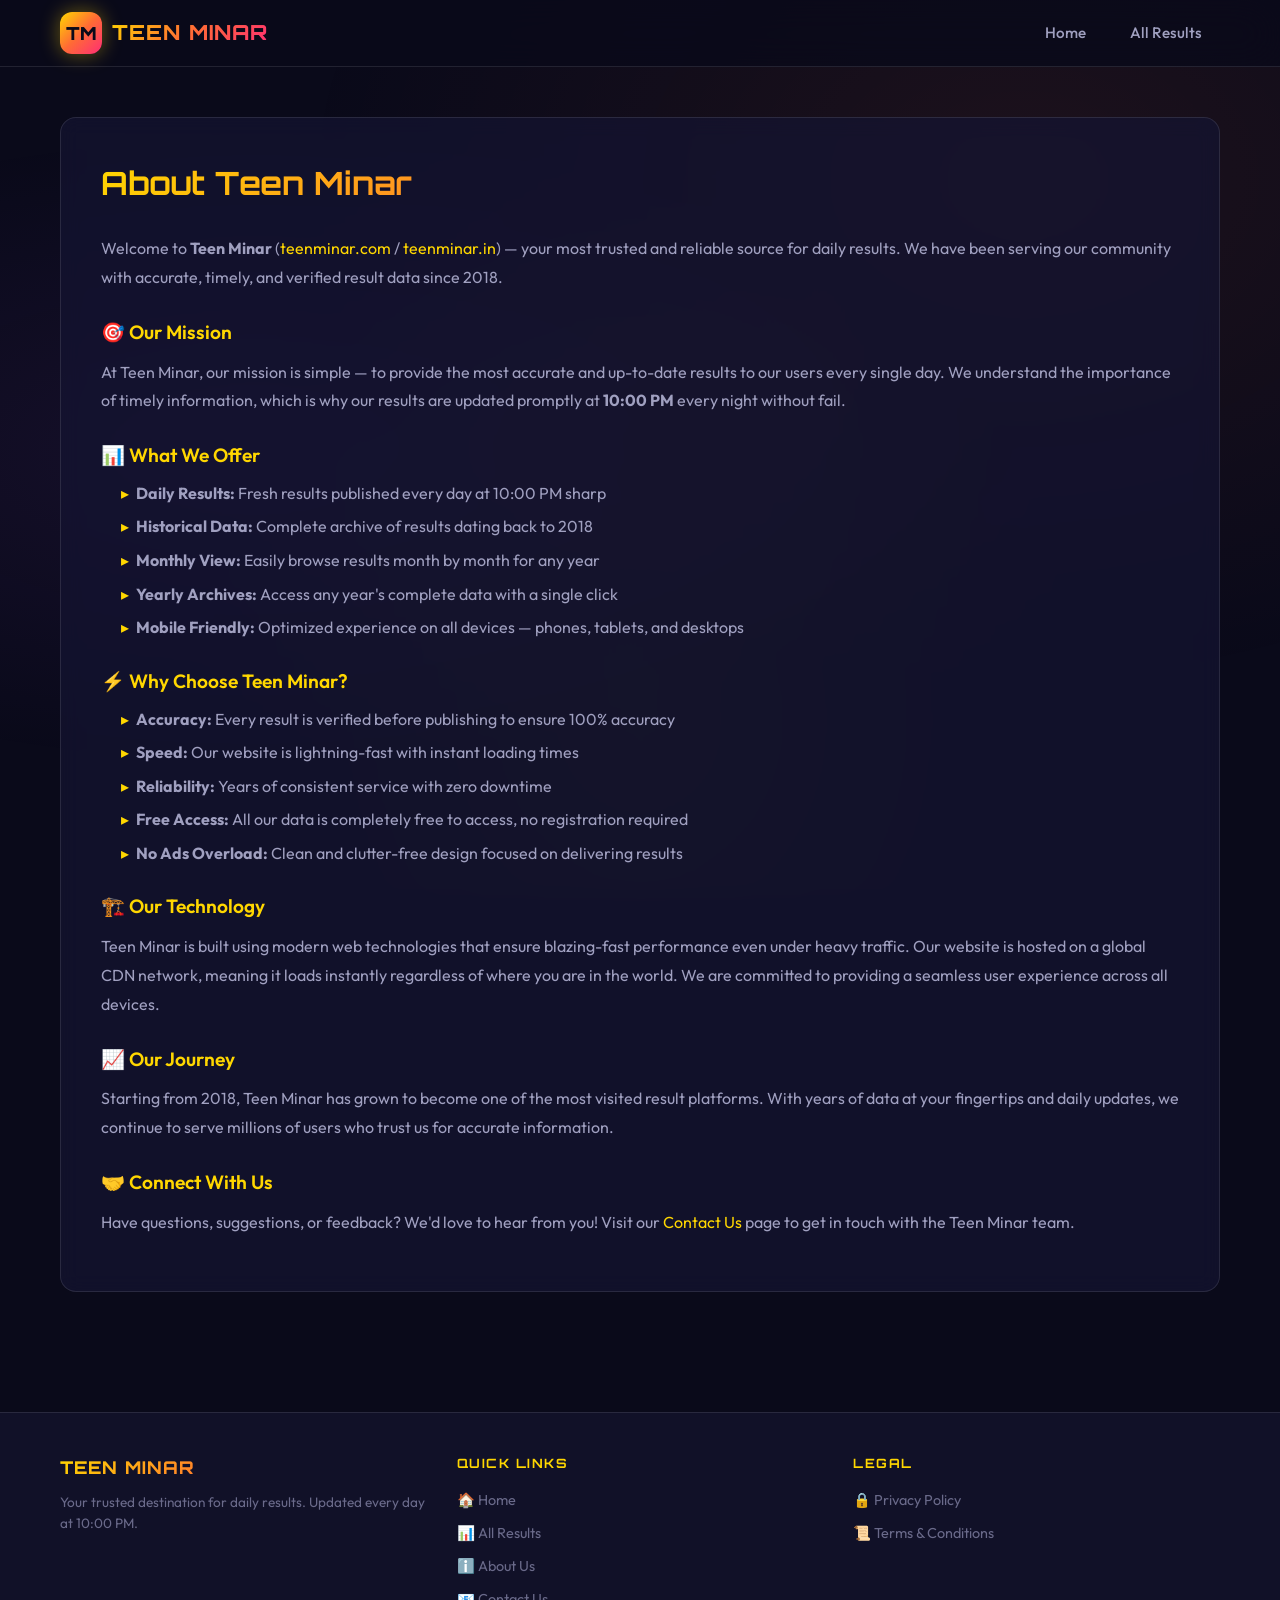
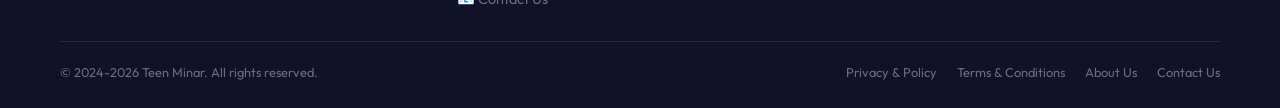
==== about.html @ fa3791fa "Initial commit - Teen Minar website" ====
<!DOCTYPE html>
<html lang="en">
<head>
  <meta charset="UTF-8">
  <meta name="viewport" content="width=device-width, initial-scale=1.0">
  <title>About Us - Teen Minar | teenminar.com</title>
  <meta name="description" content="Learn about Teen Minar - your trusted source for daily results. Know our mission, values and commitment to accuracy. teenminar.com teenminar.in">
  <meta name="keywords" content="About Teen Minar, teenminar about, teenminar.com about us, teenminar.in">
  <meta name="robots" content="index, follow">
  <link rel="canonical" href="https://teenminar.com/about.html">
  <link rel="stylesheet" href="css/style.css">
</head>
<body data-page="about">

  <div class="nav-overlay"></div>

  <header class="header">
    <nav class="navbar">
      <a href="index.html" class="logo">
        <div class="logo-icon">TM</div>
        <span class="logo-text">TEEN MINAR</span>
      </a>
      <div class="nav-links">
        <a href="index.html">Home</a>
        <a href="results.html">All Results</a>
      </div>
      <div class="hamburger">
        <span></span>
        <span></span>
        <span></span>
      </div>
    </nav>
  </header>

  <section class="page-content">
    <div class="container">
      <div class="content-card fade-in">
        <h1>About Teen Minar</h1>
        
        <p>Welcome to <strong>Teen Minar</strong> (<a href="https://teenminar.com" style="color: var(--gold);">teenminar.com</a> / <a href="https://teenminar.in" style="color: var(--gold);">teenminar.in</a>) — your most trusted and reliable source for daily results. We have been serving our community with accurate, timely, and verified result data since 2018.</p>

        <h2>🎯 Our Mission</h2>
        <p>At Teen Minar, our mission is simple — to provide the most accurate and up-to-date results to our users every single day. We understand the importance of timely information, which is why our results are updated promptly at <strong>10:00 PM</strong> every night without fail.</p>

        <h2>📊 What We Offer</h2>
        <ul>
          <li><strong>Daily Results:</strong> Fresh results published every day at 10:00 PM sharp</li>
          <li><strong>Historical Data:</strong> Complete archive of results dating back to 2018</li>
          <li><strong>Monthly View:</strong> Easily browse results month by month for any year</li>
          <li><strong>Yearly Archives:</strong> Access any year's complete data with a single click</li>
          <li><strong>Mobile Friendly:</strong> Optimized experience on all devices — phones, tablets, and desktops</li>
        </ul>

        <h2>⚡ Why Choose Teen Minar?</h2>
        <ul>
          <li><strong>Accuracy:</strong> Every result is verified before publishing to ensure 100% accuracy</li>
          <li><strong>Speed:</strong> Our website is lightning-fast with instant loading times</li>
          <li><strong>Reliability:</strong> Years of consistent service with zero downtime</li>
          <li><strong>Free Access:</strong> All our data is completely free to access, no registration required</li>
          <li><strong>No Ads Overload:</strong> Clean and clutter-free design focused on delivering results</li>
        </ul>

        <h2>🏗️ Our Technology</h2>
        <p>Teen Minar is built using modern web technologies that ensure blazing-fast performance even under heavy traffic. Our website is hosted on a global CDN network, meaning it loads instantly regardless of where you are in the world. We are committed to providing a seamless user experience across all devices.</p>

        <h2>📈 Our Journey</h2>
        <p>Starting from 2018, Teen Minar has grown to become one of the most visited result platforms. With years of data at your fingertips and daily updates, we continue to serve millions of users who trust us for accurate information.</p>

        <h2>🤝 Connect With Us</h2>
        <p>Have questions, suggestions, or feedback? We'd love to hear from you! Visit our <a href="contact.html" style="color: var(--gold);">Contact Us</a> page to get in touch with the Teen Minar team.</p>
      </div>
    </div>
  </section>

  <footer class="footer">
    <div class="container">
      <div class="footer-content">
        <div class="footer-brand">
          <div class="logo-text">TEEN MINAR</div>
          <p>Your trusted destination for daily results. Updated every day at 10:00 PM.</p>
        </div>
        <div class="footer-section">
          <h3>Quick Links</h3>
          <div class="footer-links">
            <a href="index.html">🏠 Home</a>
            <a href="results.html">📊 All Results</a>
            <a href="about.html">ℹ️ About Us</a>
            <a href="contact.html">📧 Contact Us</a>
          </div>
        </div>
        <div class="footer-section">
          <h3>Legal</h3>
          <div class="footer-links">
            <a href="privacy.html">🔒 Privacy Policy</a>
            <a href="terms.html">📜 Terms & Conditions</a>
          </div>
        </div>
      </div>
      <div class="footer-bottom">
        <p>&copy; 2024-2026 Teen Minar. All rights reserved.</p>
        <div class="footer-bottom-links">
          <a href="privacy.html">Privacy & Policy</a>
          <a href="terms.html">Terms & Conditions</a>
          <a href="about.html">About Us</a>
          <a href="contact.html">Contact Us</a>
        </div>
      </div>
    </div>
  </footer>

  <script src="js/app.js"></script>
</body>
</html>
---- css/style.css ----
/* ============================================
   TEEN MINAR - Vibrant Dark Theme
   ============================================ */

@import url('https://fonts.googleapis.com/css2?family=Outfit:wght@300;400;500;600;700;800;900&family=Orbitron:wght@400;500;600;700;800;900&display=swap');

/* ---- CSS Variables ---- */
:root {
  --bg-primary: #0a0a1a;
  --bg-secondary: #111128;
  --bg-card: rgba(20, 20, 50, 0.7);
  --bg-glass: rgba(255, 255, 255, 0.05);
  --border-glass: rgba(255, 255, 255, 0.1);
  --text-primary: #ffffff;
  --text-secondary: #a0a0c0;
  --text-muted: #6a6a8a;
  --gold: #ffd700;
  --gold-dark: #b8960f;
  --neon-orange: #ff6b35;
  --neon-pink: #ff2d75;
  --neon-purple: #a855f7;
  --neon-blue: #3b82f6;
  --neon-cyan: #06d6a0;
  --gradient-gold: linear-gradient(135deg, #ffd700, #ff6b35, #ff2d75);
  --gradient-purple: linear-gradient(135deg, #a855f7, #6366f1, #3b82f6);
  --gradient-fire: linear-gradient(135deg, #ff6b35, #ff2d75, #a855f7);
  --shadow-glow: 0 0 30px rgba(255, 215, 0, 0.2);
  --shadow-card: 0 8px 32px rgba(0, 0, 0, 0.4);
  --radius: 16px;
  --radius-sm: 10px;
  --radius-xs: 6px;
  --transition: all 0.3s cubic-bezier(0.4, 0, 0.2, 1);
  --max-width: 1200px;
}

/* ---- Reset & Base ---- */
*, *::before, *::after {
  margin: 0;
  padding: 0;
  box-sizing: border-box;
}

html {
  scroll-behavior: smooth;
  font-size: 16px;
}

body {
  font-family: 'Outfit', sans-serif;
  background: var(--bg-primary);
  color: var(--text-primary);
  line-height: 1.6;
  min-height: 100vh;
  overflow-x: hidden;
}

/* Animated background */
body::before {
  content: '';
  position: fixed;
  top: 0;
  left: 0;
  width: 100%;
  height: 100%;
  background: 
    radial-gradient(ellipse at 20% 50%, rgba(168, 85, 247, 0.08) 0%, transparent 50%),
    radial-gradient(ellipse at 80% 20%, rgba(255, 107, 53, 0.08) 0%, transparent 50%),
    radial-gradient(ellipse at 50% 80%, rgba(255, 215, 0, 0.05) 0%, transparent 50%);
  pointer-events: none;
  z-index: 0;
}

a {
  text-decoration: none;
  color: inherit;
  transition: var(--transition);
}

img { max-width: 100%; }

ul, ol { list-style: none; }

/* ---- Container ---- */
.container {
  max-width: var(--max-width);
  margin: 0 auto;
  padding: 0 20px;
  position: relative;
  z-index: 1;
}

/* ---- Header / Navbar ---- */
.header {
  position: sticky;
  top: 0;
  z-index: 1000;
  background: rgba(10, 10, 26, 0.85);
  backdrop-filter: blur(20px);
  -webkit-backdrop-filter: blur(20px);
  border-bottom: 1px solid var(--border-glass);
  padding: 0;
}

.navbar {
  display: flex;
  align-items: center;
  justify-content: space-between;
  padding: 12px 0;
  max-width: var(--max-width);
  margin: 0 auto;
  padding-left: 20px;
  padding-right: 20px;
}

.logo {
  display: flex;
  align-items: center;
  gap: 10px;
}

.logo-icon {
  width: 42px;
  height: 42px;
  background: var(--gradient-gold);
  border-radius: 12px;
  display: flex;
  align-items: center;
  justify-content: center;
  font-family: 'Orbitron', sans-serif;
  font-weight: 900;
  font-size: 18px;
  color: #0a0a1a;
  box-shadow: 0 0 20px rgba(255, 215, 0, 0.4);
  animation: logoPulse 3s ease-in-out infinite;
}

@keyframes logoPulse {
  0%, 100% { box-shadow: 0 0 20px rgba(255, 215, 0, 0.4); }
  50% { box-shadow: 0 0 35px rgba(255, 215, 0, 0.6); }
}

.logo-text {
  font-family: 'Orbitron', sans-serif;
  font-weight: 800;
  font-size: 1.3rem;
  background: var(--gradient-gold);
  -webkit-background-clip: text;
  -webkit-text-fill-color: transparent;
  background-clip: text;
  letter-spacing: 1px;
}

.nav-links {
  display: flex;
  align-items: center;
  gap: 8px;
}

.nav-links a {
  padding: 8px 18px;
  border-radius: var(--radius-sm);
  font-weight: 500;
  font-size: 0.95rem;
  color: var(--text-secondary);
  position: relative;
  overflow: hidden;
}

.nav-links a::before {
  content: '';
  position: absolute;
  bottom: 0;
  left: 50%;
  width: 0;
  height: 2px;
  background: var(--gradient-gold);
  transition: var(--transition);
  transform: translateX(-50%);
}

.nav-links a:hover,
.nav-links a.active {
  color: var(--gold);
}

.nav-links a:hover::before,
.nav-links a.active::before {
  width: 70%;
}

/* Mobile hamburger */
.hamburger {
  display: none;
  flex-direction: column;
  gap: 5px;
  cursor: pointer;
  padding: 5px;
  z-index: 1001;
}

.hamburger span {
  width: 26px;
  height: 3px;
  background: var(--gold);
  border-radius: 3px;
  transition: var(--transition);
}

.hamburger.active span:nth-child(1) {
  transform: rotate(45deg) translate(5px, 5px);
}
.hamburger.active span:nth-child(2) {
  opacity: 0;
}
.hamburger.active span:nth-child(3) {
  transform: rotate(-45deg) translate(6px, -6px);
}

/* ---- Hero Section ---- */
.hero {
  padding: 60px 0 40px;
  text-align: center;
  position: relative;
}

.hero::before {
  content: '';
  position: absolute;
  top: -50%;
  left: 50%;
  transform: translateX(-50%);
  width: 600px;
  height: 600px;
  background: radial-gradient(circle, rgba(255, 215, 0, 0.12) 0%, transparent 70%);
  pointer-events: none;
}

.hero-badge {
  display: inline-flex;
  align-items: center;
  gap: 8px;
  padding: 8px 20px;
  background: var(--bg-glass);
  border: 1px solid var(--border-glass);
  border-radius: 50px;
  font-size: 0.85rem;
  color: var(--gold);
  margin-bottom: 20px;
  animation: fadeInDown 0.6s ease;
}

.hero-badge .dot {
  width: 8px;
  height: 8px;
  background: var(--neon-cyan);
  border-radius: 50%;
  animation: blink 1.5s ease-in-out infinite;
}

@keyframes blink {
  0%, 100% { opacity: 1; }
  50% { opacity: 0.3; }
}

.hero h1 {
  font-family: 'Orbitron', sans-serif;
  font-size: clamp(2rem, 5vw, 3.5rem);
  font-weight: 900;
  background: var(--gradient-gold);
  -webkit-background-clip: text;
  -webkit-text-fill-color: transparent;
  background-clip: text;
  margin-bottom: 12px;
  animation: fadeInUp 0.7s ease;
  text-transform: uppercase;
  letter-spacing: 2px;
}

.hero p {
  font-size: 1.1rem;
  color: var(--text-secondary);
  max-width: 600px;
  margin: 0 auto 30px;
  animation: fadeInUp 0.8s ease;
}

.hero-stats {
  display: flex;
  justify-content: center;
  gap: 30px;
  flex-wrap: wrap;
  animation: fadeInUp 0.9s ease;
}

.stat-item {
  text-align: center;
}

.stat-number {
  font-family: 'Orbitron', sans-serif;
  font-size: 1.8rem;
  font-weight: 700;
  background: var(--gradient-fire);
  -webkit-background-clip: text;
  -webkit-text-fill-color: transparent;
  background-clip: text;
}

.stat-label {
  font-size: 0.8rem;
  color: var(--text-muted);
  text-transform: uppercase;
  letter-spacing: 1px;
}

/* ---- Section Headers ---- */
.section-header {
  text-align: center;
  margin-bottom: 35px;
}

.section-header h2 {
  font-family: 'Orbitron', sans-serif;
  font-size: clamp(1.3rem, 3vw, 1.8rem);
  font-weight: 700;
  margin-bottom: 8px;
  background: var(--gradient-gold);
  -webkit-background-clip: text;
  -webkit-text-fill-color: transparent;
  background-clip: text;
}

.section-header p {
  color: var(--text-muted);
  font-size: 0.95rem;
}

/* ---- Today's Result Card ---- */
.today-result {
  margin-bottom: 50px;
}

.result-card-today {
  background: var(--bg-card);
  border: 1px solid rgba(255, 215, 0, 0.3);
  border-radius: var(--radius);
  padding: 35px;
  text-align: center;
  position: relative;
  overflow: hidden;
  box-shadow: 0 0 40px rgba(255, 215, 0, 0.1);
  animation: glowPulse 3s ease-in-out infinite;
}

@keyframes glowPulse {
  0%, 100% { box-shadow: 0 0 40px rgba(255, 215, 0, 0.1); }
  50% { box-shadow: 0 0 60px rgba(255, 215, 0, 0.2); }
}

.result-card-today::before {
  content: '';
  position: absolute;
  top: 0;
  left: -100%;
  width: 200%;
  height: 3px;
  background: var(--gradient-gold);
  animation: shimmer 3s ease-in-out infinite;
}

@keyframes shimmer {
  0% { left: -100%; }
  100% { left: 100%; }
}

.result-card-today .date-label {
  font-size: 0.9rem;
  color: var(--gold);
  font-weight: 600;
  text-transform: uppercase;
  letter-spacing: 2px;
  margin-bottom: 5px;
}

.result-card-today .date-value {
  font-family: 'Orbitron', sans-serif;
  font-size: 1.1rem;
  color: var(--text-secondary);
  margin-bottom: 25px;
}

.result-numbers {
  display: flex;
  justify-content: center;
  flex-wrap: wrap;
  gap: 12px;
  margin-bottom: 15px;
}

.result-ball {
  width: 56px;
  height: 56px;
  border-radius: 50%;
  display: flex;
  align-items: center;
  justify-content: center;
  font-family: 'Orbitron', sans-serif;
  font-weight: 700;
  font-size: 1.1rem;
  color: #0a0a1a;
  position: relative;
  animation: ballPop 0.5s ease backwards;
  cursor: default;
  transition: var(--transition);
}

.result-ball:hover {
  transform: scale(1.15) rotate(5deg);
}

.result-ball:nth-child(1) { background: var(--gold); animation-delay: 0.1s; }
.result-ball:nth-child(2) { background: var(--neon-orange); animation-delay: 0.2s; }
.result-ball:nth-child(3) { background: var(--neon-pink); animation-delay: 0.3s; }
.result-ball:nth-child(4) { background: var(--neon-purple); color: white; animation-delay: 0.4s; }
.result-ball:nth-child(5) { background: var(--neon-blue); color: white; animation-delay: 0.5s; }
.result-ball:nth-child(6) { background: var(--neon-cyan); animation-delay: 0.6s; }
.result-ball:nth-child(7) { background: var(--gold); animation-delay: 0.7s; }
.result-ball:nth-child(n+8) { background: var(--neon-orange); animation-delay: 0.8s; }

@keyframes ballPop {
  0% { transform: scale(0); opacity: 0; }
  50% { transform: scale(1.2); }
  100% { transform: scale(1); opacity: 1; }
}

.no-result-msg {
  color: var(--text-muted);
  font-size: 1rem;
  padding: 20px;
}

/* ---- Month Results Section ---- */
.month-results {
  margin-bottom: 50px;
}

/* ---- Results Table ---- */
.results-table-wrapper {
  background: var(--bg-card);
  border: 1px solid var(--border-glass);
  border-radius: var(--radius);
  overflow: hidden;
  backdrop-filter: blur(10px);
}

.results-table {
  width: 100%;
  border-collapse: collapse;
}

.results-table thead th {
  background: rgba(255, 215, 0, 0.1);
  padding: 14px 16px;
  text-align: left;
  font-family: 'Orbitron', sans-serif;
  font-size: 0.75rem;
  font-weight: 600;
  color: var(--gold);
  text-transform: uppercase;
  letter-spacing: 1.5px;
  border-bottom: 1px solid var(--border-glass);
}

.results-table tbody tr {
  border-bottom: 1px solid rgba(255, 255, 255, 0.03);
  transition: var(--transition);
}

.results-table tbody tr:hover {
  background: rgba(255, 215, 0, 0.03);
}

.results-table tbody tr.today-row {
  background: rgba(255, 215, 0, 0.08);
  border-left: 3px solid var(--gold);
}

.results-table tbody td {
  padding: 12px 16px;
  font-size: 0.95rem;
}

.results-table .date-col {
  font-weight: 500;
  color: var(--text-secondary);
  white-space: nowrap;
  min-width: 110px;
}

.results-table .day-col {
  color: var(--text-muted);
  font-size: 0.85rem;
  min-width: 50px;
}

.results-table .numbers-col {
  display: flex;
  flex-wrap: wrap;
  gap: 6px;
}

.mini-ball {
  width: 34px;
  height: 34px;
  border-radius: 50%;
  display: inline-flex;
  align-items: center;
  justify-content: center;
  font-family: 'Orbitron', sans-serif;
  font-weight: 600;
  font-size: 0.7rem;
  background: rgba(255, 215, 0, 0.15);
  color: var(--gold);
  border: 1px solid rgba(255, 215, 0, 0.25);
  transition: var(--transition);
}

.mini-ball:hover {
  background: var(--gold);
  color: #0a0a1a;
  transform: scale(1.1);
}

/* ---- Year/Month Selector ---- */
.selectors {
  display: flex;
  flex-wrap: wrap;
  gap: 12px;
  margin-bottom: 30px;
  justify-content: center;
}

.selector-group {
  display: flex;
  flex-wrap: wrap;
  gap: 6px;
  align-items: center;
}

.selector-label {
  font-family: 'Orbitron', sans-serif;
  font-size: 0.75rem;
  color: var(--text-muted);
  text-transform: uppercase;
  letter-spacing: 1px;
  margin-right: 6px;
}

.selector-btn {
  padding: 8px 16px;
  border: 1px solid var(--border-glass);
  border-radius: var(--radius-xs);
  background: var(--bg-glass);
  color: var(--text-secondary);
  font-family: 'Outfit', sans-serif;
  font-size: 0.85rem;
  font-weight: 500;
  cursor: pointer;
  transition: var(--transition);
}

.selector-btn:hover {
  border-color: var(--gold);
  color: var(--gold);
}

.selector-btn.active {
  background: var(--gradient-gold);
  color: #0a0a1a;
  border-color: transparent;
  font-weight: 700;
  box-shadow: 0 0 15px rgba(255, 215, 0, 0.3);
}

/* ---- Content Pages ---- */
.page-content {
  padding: 50px 0 60px;
  min-height: 60vh;
}

.content-card {
  background: var(--bg-card);
  border: 1px solid var(--border-glass);
  border-radius: var(--radius);
  padding: 40px;
  backdrop-filter: blur(10px);
}

.content-card h1 {
  font-family: 'Orbitron', sans-serif;
  font-size: clamp(1.4rem, 3vw, 2rem);
  background: var(--gradient-gold);
  -webkit-background-clip: text;
  -webkit-text-fill-color: transparent;
  background-clip: text;
  margin-bottom: 25px;
}

.content-card h2 {
  font-size: 1.2rem;
  color: var(--gold);
  margin: 25px 0 10px;
  font-weight: 600;
}

.content-card p {
  color: var(--text-secondary);
  margin-bottom: 15px;
  line-height: 1.8;
}

.content-card ul {
  padding-left: 20px;
  margin-bottom: 15px;
}

.content-card ul li {
  color: var(--text-secondary);
  margin-bottom: 8px;
  position: relative;
  padding-left: 15px;
}

.content-card ul li::before {
  content: '▸';
  color: var(--gold);
  position: absolute;
  left: 0;
}

/* ---- Footer ---- */
.footer {
  background: var(--bg-secondary);
  border-top: 1px solid var(--border-glass);
  padding: 40px 0 25px;
  margin-top: 60px;
}

.footer-content {
  display: grid;
  grid-template-columns: 1fr 1fr 1fr;
  gap: 30px;
  margin-bottom: 30px;
}

.footer-brand .logo-text {
  font-size: 1.1rem;
  margin-bottom: 10px;
}

.footer-brand p {
  color: var(--text-muted);
  font-size: 0.85rem;
  line-height: 1.6;
}

.footer-section h3 {
  font-family: 'Orbitron', sans-serif;
  font-size: 0.8rem;
  color: var(--gold);
  text-transform: uppercase;
  letter-spacing: 1.5px;
  margin-bottom: 15px;
}

.footer-links {
  display: flex;
  flex-direction: column;
  gap: 10px;
}

.footer-links a {
  color: var(--text-muted);
  font-size: 0.9rem;
  transition: var(--transition);
}

.footer-links a:hover {
  color: var(--gold);
  padding-left: 5px;
}

.footer-bottom {
  border-top: 1px solid var(--border-glass);
  padding-top: 20px;
  display: flex;
  justify-content: space-between;
  align-items: center;
  flex-wrap: wrap;
  gap: 10px;
}

.footer-bottom p {
  color: var(--text-muted);
  font-size: 0.8rem;
}

.footer-bottom-links {
  display: flex;
  gap: 20px;
}

.footer-bottom-links a {
  color: var(--text-muted);
  font-size: 0.8rem;
}

.footer-bottom-links a:hover {
  color: var(--gold);
}

/* ---- Animations ---- */
@keyframes fadeInUp {
  from {
    opacity: 0;
    transform: translateY(20px);
  }
  to {
    opacity: 1;
    transform: translateY(0);
  }
}

@keyframes fadeInDown {
  from {
    opacity: 0;
    transform: translateY(-20px);
  }
  to {
    opacity: 1;
    transform: translateY(0);
  }
}

.fade-in {
  animation: fadeInUp 0.6s ease forwards;
}

/* ---- Scrollbar ---- */
::-webkit-scrollbar {
  width: 8px;
}

::-webkit-scrollbar-track {
  background: var(--bg-primary);
}

::-webkit-scrollbar-thumb {
  background: var(--gold-dark);
  border-radius: 10px;
}

::-webkit-scrollbar-thumb:hover {
  background: var(--gold);
}

/* ---- Loading ---- */
.loading {
  text-align: center;
  padding: 40px;
  color: var(--text-muted);
}

.loading .spinner {
  width: 40px;
  height: 40px;
  border: 3px solid var(--border-glass);
  border-top: 3px solid var(--gold);
  border-radius: 50%;
  margin: 0 auto 15px;
  animation: spin 1s linear infinite;
}

@keyframes spin {
  to { transform: rotate(360deg); }
}

/* ---- Responsive ---- */
@media (max-width: 768px) {
  .hamburger {
    display: flex;
  }

  .nav-links {
    display: none;
    position: fixed;
    top: 0;
    right: 0;
    width: 280px;
    height: 100vh;
    background: rgba(10, 10, 26, 0.98);
    backdrop-filter: blur(20px);
    flex-direction: column;
    padding: 80px 30px 30px;
    gap: 5px;
    border-left: 1px solid var(--border-glass);
    z-index: 1000;
    transform: translateX(100%);
    transition: transform 0.3s ease;
  }

  .nav-links.open {
    display: flex;
    transform: translateX(0);
  }

  .nav-links a {
    font-size: 1.05rem;
    padding: 12px 16px;
  }

  .hero {
    padding: 40px 0 30px;
  }

  .hero-stats {
    gap: 20px;
  }

  .stat-number {
    font-size: 1.4rem;
  }

  .result-card-today {
    padding: 25px 15px;
  }

  .result-ball {
    width: 44px;
    height: 44px;
    font-size: 0.95rem;
  }

  .result-numbers {
    gap: 8px;
  }

  .results-table thead th {
    padding: 10px 12px;
    font-size: 0.7rem;
  }

  .results-table tbody td {
    padding: 10px 12px;
    font-size: 0.85rem;
  }

  .mini-ball {
    width: 30px;
    height: 30px;
    font-size: 0.65rem;
  }

  .footer-content {
    grid-template-columns: 1fr;
    gap: 25px;
  }

  .footer-bottom {
    flex-direction: column;
    text-align: center;
  }

  .content-card {
    padding: 25px 18px;
  }

  .selectors {
    gap: 8px;
  }

  .selector-btn {
    padding: 7px 12px;
    font-size: 0.8rem;
  }
}

@media (max-width: 480px) {
  html {
    font-size: 14px;
  }

  .result-ball {
    width: 40px;
    height: 40px;
    font-size: 0.85rem;
  }

  .mini-ball {
    width: 28px;
    height: 28px;
    font-size: 0.6rem;
  }

  .results-table .date-col {
    min-width: 80px;
  }

  .results-table .day-col {
    display: none;
  }
}

/* ---- Overlay for mobile nav ---- */
.nav-overlay {
  display: none;
  position: fixed;
  top: 0;
  left: 0;
  width: 100%;
  height: 100%;
  background: rgba(0, 0, 0, 0.6);
  z-index: 999;
}

.nav-overlay.show {
  display: block;
}

/* ---- Quick Links on home ---- */
.quick-years {
  display: flex;
  justify-content: center;
  flex-wrap: wrap;
  gap: 10px;
  margin-bottom: 40px;
}

.quick-year-btn {
  padding: 10px 22px;
  background: var(--bg-glass);
  border: 1px solid var(--border-glass);
  border-radius: var(--radius-sm);
  color: var(--text-secondary);
  font-family: 'Orbitron', sans-serif;
  font-size: 0.85rem;
  font-weight: 600;
  cursor: pointer;
  transition: var(--transition);
}

.quick-year-btn:hover,
.quick-year-btn.active {
  background: var(--gradient-gold);
  color: #0a0a1a;
  border-color: transparent;
  box-shadow: 0 0 20px rgba(255, 215, 0, 0.3);
  transform: translateY(-2px);
}

/* ---- Month tabs ---- */
.month-tabs {
  display: flex;
  justify-content: center;
  flex-wrap: wrap;
  gap: 6px;
  margin-bottom: 25px;
}

.month-tab {
  padding: 7px 14px;
  background: var(--bg-glass);
  border: 1px solid var(--border-glass);
  border-radius: var(--radius-xs);
  color: var(--text-muted);
  font-size: 0.82rem;
  font-weight: 500;
  cursor: pointer;
  transition: var(--transition);
}

.month-tab:hover {
  border-color: var(--gold);
  color: var(--gold);
}

.month-tab.active {
  background: rgba(255, 215, 0, 0.15);
  color: var(--gold);
  border-color: var(--gold);
  font-weight: 600;
}

/* ---- Page Title Hero (for inner pages) ---- */
.page-hero {
  padding: 50px 0 30px;
  text-align: center;
}

.page-hero h1 {
  font-family: 'Orbitron', sans-serif;
  font-size: clamp(1.6rem, 4vw, 2.5rem);
  font-weight: 800;
  background: var(--gradient-gold);
  -webkit-background-clip: text;
  -webkit-text-fill-color: transparent;
  background-clip: text;
  margin-bottom: 10px;
}

.page-hero p {
  color: var(--text-muted);
  font-size: 1rem;
}

/* ---- Empty / No data ---- */
.empty-state {
  text-align: center;
  padding: 60px 20px;
  color: var(--text-muted);
}

.empty-state .icon {
  font-size: 3rem;
  margin-bottom: 15px;
  opacity: 0.5;
}

/* ---- Contact form style ---- */
.contact-info {
  display: grid;
  grid-template-columns: repeat(auto-fit, minmax(250px, 1fr));
  gap: 20px;
  margin-top: 20px;
}

.contact-item {
  background: var(--bg-glass);
  border: 1px solid var(--border-glass);
  border-radius: var(--radius-sm);
  padding: 20px;
  text-align: center;
  transition: var(--transition);
}

.contact-item:hover {
  border-color: var(--gold);
  transform: translateY(-3px);
}

.contact-item .icon {
  font-size: 2rem;
  margin-bottom: 10px;
}

.contact-item h3 {
  color: var(--gold);
  font-size: 0.95rem;
  margin-bottom: 8px;
}

.contact-item p {
  color: var(--text-secondary);
  font-size: 0.9rem;
}
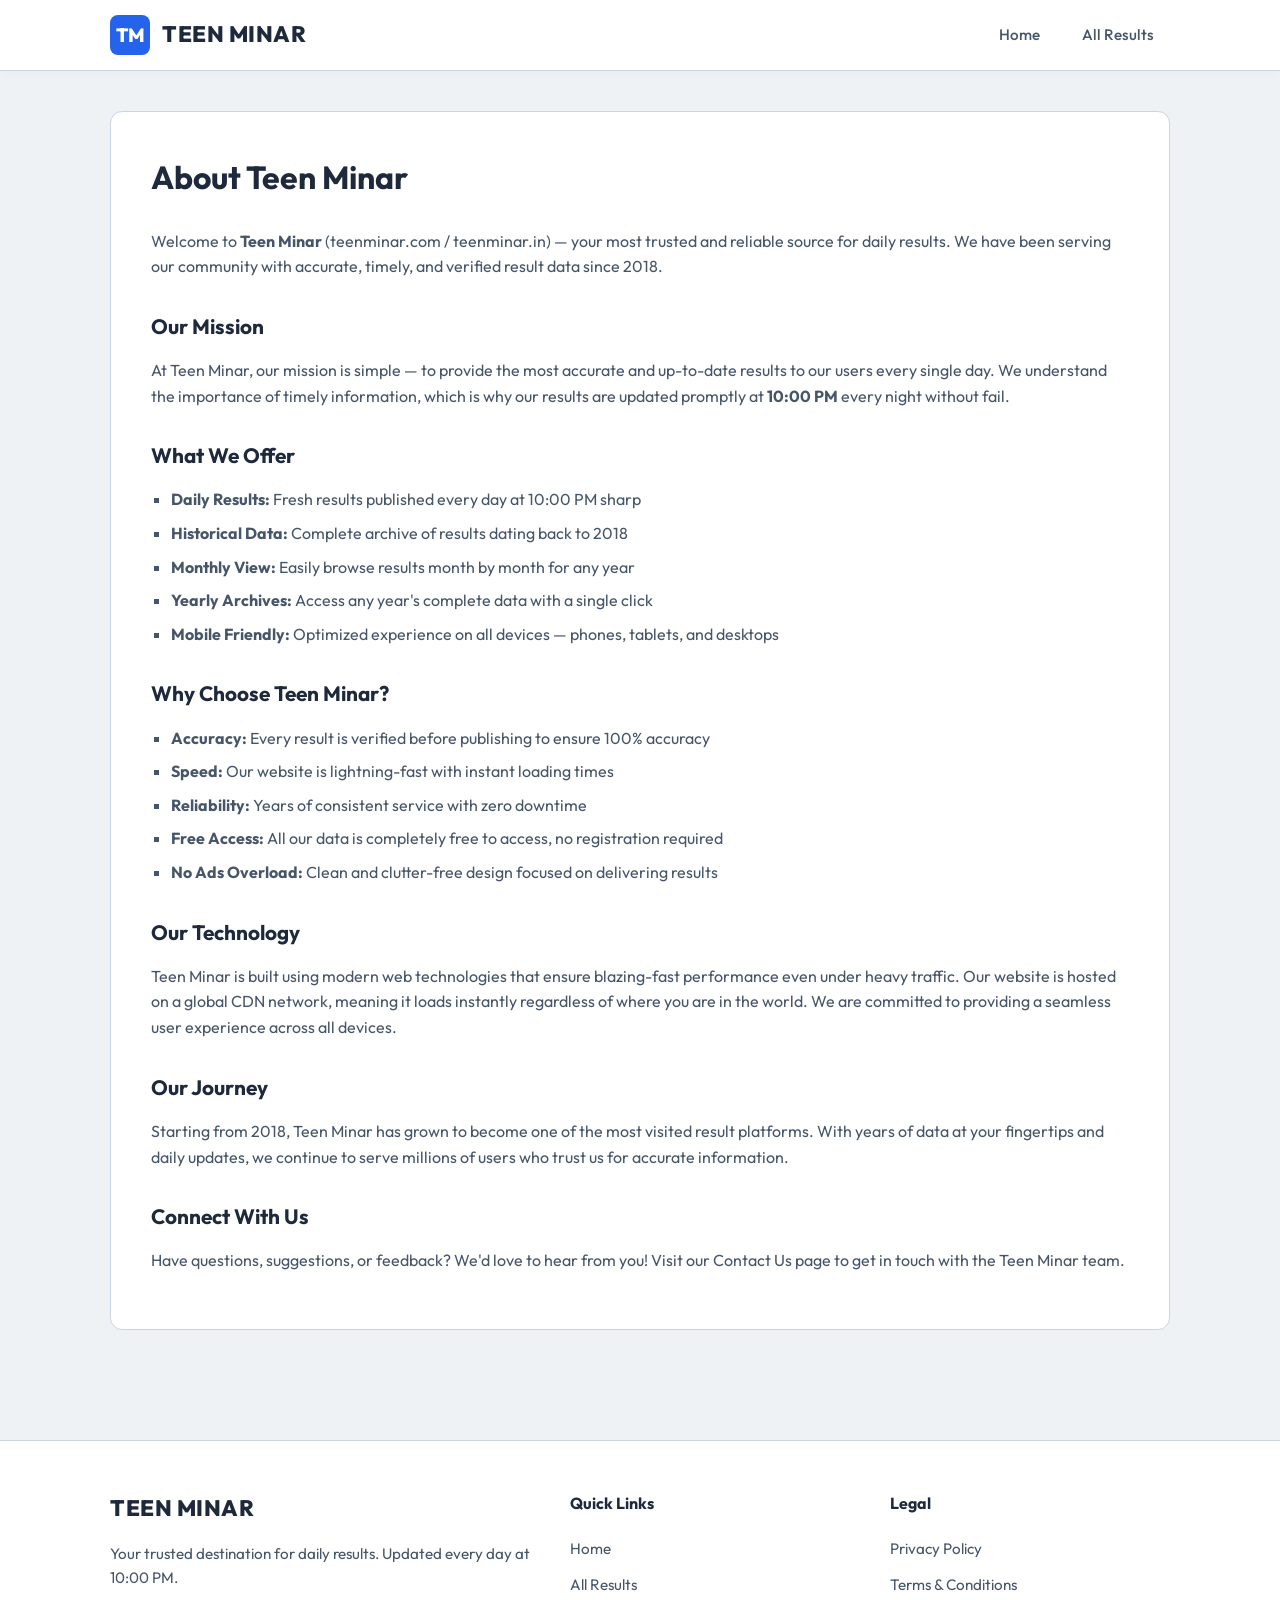
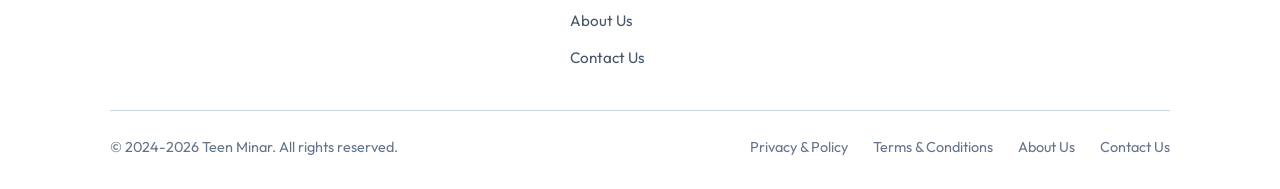
==== commit 491e1369: "Redesign: clean mid-tone theme (solid colors, no gradients) and remove all emojis" ====
--- a/about.html
+++ b/about.html
@@ -39,10 +39,10 @@
         
         <p>Welcome to <strong>Teen Minar</strong> (<a href="https://teenminar.com" style="color: var(--gold);">teenminar.com</a> / <a href="https://teenminar.in" style="color: var(--gold);">teenminar.in</a>) — your most trusted and reliable source for daily results. We have been serving our community with accurate, timely, and verified result data since 2018.</p>
 
-        <h2>🎯 Our Mission</h2>
+        <h2>Our Mission</h2>
         <p>At Teen Minar, our mission is simple — to provide the most accurate and up-to-date results to our users every single day. We understand the importance of timely information, which is why our results are updated promptly at <strong>10:00 PM</strong> every night without fail.</p>
 
-        <h2>📊 What We Offer</h2>
+        <h2>What We Offer</h2>
         <ul>
           <li><strong>Daily Results:</strong> Fresh results published every day at 10:00 PM sharp</li>
           <li><strong>Historical Data:</strong> Complete archive of results dating back to 2018</li>
@@ -51,7 +51,7 @@
           <li><strong>Mobile Friendly:</strong> Optimized experience on all devices — phones, tablets, and desktops</li>
         </ul>
 
-        <h2>⚡ Why Choose Teen Minar?</h2>
+        <h2>Why Choose Teen Minar?</h2>
         <ul>
           <li><strong>Accuracy:</strong> Every result is verified before publishing to ensure 100% accuracy</li>
           <li><strong>Speed:</strong> Our website is lightning-fast with instant loading times</li>
@@ -60,13 +60,13 @@
           <li><strong>No Ads Overload:</strong> Clean and clutter-free design focused on delivering results</li>
         </ul>
 
-        <h2>🏗️ Our Technology</h2>
+        <h2>Our Technology</h2>
         <p>Teen Minar is built using modern web technologies that ensure blazing-fast performance even under heavy traffic. Our website is hosted on a global CDN network, meaning it loads instantly regardless of where you are in the world. We are committed to providing a seamless user experience across all devices.</p>
 
-        <h2>📈 Our Journey</h2>
+        <h2>Our Journey</h2>
         <p>Starting from 2018, Teen Minar has grown to become one of the most visited result platforms. With years of data at your fingertips and daily updates, we continue to serve millions of users who trust us for accurate information.</p>
 
-        <h2>🤝 Connect With Us</h2>
+        <h2>Connect With Us</h2>
         <p>Have questions, suggestions, or feedback? We'd love to hear from you! Visit our <a href="contact.html" style="color: var(--gold);">Contact Us</a> page to get in touch with the Teen Minar team.</p>
       </div>
     </div>
@@ -82,17 +82,17 @@
         <div class="footer-section">
           <h3>Quick Links</h3>
           <div class="footer-links">
-            <a href="index.html">🏠 Home</a>
-            <a href="results.html">📊 All Results</a>
-            <a href="about.html">ℹ️ About Us</a>
-            <a href="contact.html">📧 Contact Us</a>
+            <a href="index.html">Home</a>
+            <a href="results.html">All Results</a>
+            <a href="about.html">About Us</a>
+            <a href="contact.html">Contact Us</a>
           </div>
         </div>
         <div class="footer-section">
           <h3>Legal</h3>
           <div class="footer-links">
-            <a href="privacy.html">🔒 Privacy Policy</a>
-            <a href="terms.html">📜 Terms & Conditions</a>
+            <a href="privacy.html">Privacy Policy</a>
+            <a href="terms.html">Terms & Conditions</a>
           </div>
         </div>
       </div>
--- a/css/style.css
+++ b/css/style.css
@@ -1,36 +1,25 @@
 /* ============================================
-   TEEN MINAR - Vibrant Dark Theme
+   TEEN MINAR - Clean Mid-Tone Theme
+   (No Gradients, Solid Colors, No Neons)
    ============================================ */
 
-@import url('https://fonts.googleapis.com/css2?family=Outfit:wght@300;400;500;600;700;800;900&family=Orbitron:wght@400;500;600;700;800;900&display=swap');
+@import url('https://fonts.googleapis.com/css2?family=Outfit:wght@300;400;500;600;700;800;900&display=swap');
 
 /* ---- CSS Variables ---- */
 :root {
-  --bg-primary: #0a0a1a;
-  --bg-secondary: #111128;
-  --bg-card: rgba(20, 20, 50, 0.7);
-  --bg-glass: rgba(255, 255, 255, 0.05);
-  --border-glass: rgba(255, 255, 255, 0.1);
-  --text-primary: #ffffff;
-  --text-secondary: #a0a0c0;
-  --text-muted: #6a6a8a;
-  --gold: #ffd700;
-  --gold-dark: #b8960f;
-  --neon-orange: #ff6b35;
-  --neon-pink: #ff2d75;
-  --neon-purple: #a855f7;
-  --neon-blue: #3b82f6;
-  --neon-cyan: #06d6a0;
-  --gradient-gold: linear-gradient(135deg, #ffd700, #ff6b35, #ff2d75);
-  --gradient-purple: linear-gradient(135deg, #a855f7, #6366f1, #3b82f6);
-  --gradient-fire: linear-gradient(135deg, #ff6b35, #ff2d75, #a855f7);
-  --shadow-glow: 0 0 30px rgba(255, 215, 0, 0.2);
-  --shadow-card: 0 8px 32px rgba(0, 0, 0, 0.4);
-  --radius: 16px;
-  --radius-sm: 10px;
-  --radius-xs: 6px;
-  --transition: all 0.3s cubic-bezier(0.4, 0, 0.2, 1);
-  --max-width: 1200px;
+  --bg-primary: #eef2f5;   /* Not too light, not dark = clean soft gray */
+  --bg-secondary: #e2e8f0;
+  --bg-card: #ffffff;
+  --text-primary: #1e293b;
+  --text-secondary: #475569;
+  --text-muted: #64748b;
+  --accent: #2563eb;       /* Single solid color (Blue) */
+  --accent-light: rgba(37, 99, 235, 0.1);
+  --border-color: #cbd5e1;
+  --radius: 12px;
+  --radius-sm: 8px;
+  --transition: all 0.2s ease;
+  --max-width: 1100px;
 }
 
 /* ---- Reset & Base ---- */
@@ -54,22 +43,6 @@
   overflow-x: hidden;
 }
 
-/* Animated background */
-body::before {
-  content: '';
-  position: fixed;
-  top: 0;
-  left: 0;
-  width: 100%;
-  height: 100%;
-  background: 
-    radial-gradient(ellipse at 20% 50%, rgba(168, 85, 247, 0.08) 0%, transparent 50%),
-    radial-gradient(ellipse at 80% 20%, rgba(255, 107, 53, 0.08) 0%, transparent 50%),
-    radial-gradient(ellipse at 50% 80%, rgba(255, 215, 0, 0.05) 0%, transparent 50%);
-  pointer-events: none;
-  z-index: 0;
-}
-
 a {
   text-decoration: none;
   color: inherit;
@@ -77,7 +50,6 @@
 }
 
 img { max-width: 100%; }
-
 ul, ol { list-style: none; }
 
 /* ---- Container ---- */
@@ -86,26 +58,23 @@
   margin: 0 auto;
   padding: 0 20px;
   position: relative;
-  z-index: 1;
 }
 
 /* ---- Header / Navbar ---- */
 .header {
+  background: var(--bg-card);
+  border-bottom: 1px solid var(--border-color);
   position: sticky;
   top: 0;
   z-index: 1000;
-  background: rgba(10, 10, 26, 0.85);
-  backdrop-filter: blur(20px);
-  -webkit-backdrop-filter: blur(20px);
-  border-bottom: 1px solid var(--border-glass);
-  padding: 0;
+  box-shadow: 0 2px 10px rgba(0,0,0,0.03);
 }
 
 .navbar {
   display: flex;
   align-items: center;
   justify-content: space-between;
-  padding: 12px 0;
+  padding: 15px 0;
   max-width: var(--max-width);
   margin: 0 auto;
   padding-left: 20px;
@@ -115,165 +84,93 @@
 .logo {
   display: flex;
   align-items: center;
+  gap: 12px;
+}
+
+.logo-icon {
+  width: 40px;
+  height: 40px;
+  background: var(--accent);
+  color: #fff;
+  border-radius: var(--radius-sm);
+  display: flex;
+  align-items: center;
+  justify-content: center;
+  font-weight: 800;
+  font-size: 1.2rem;
+}
+
+.logo-text {
+  font-weight: 800;
+  font-size: 1.4rem;
+  color: var(--text-primary);
+  letter-spacing: 0.5px;
+}
+
+.nav-links {
+  display: flex;
+  align-items: center;
   gap: 10px;
 }
 
-.logo-icon {
-  width: 42px;
-  height: 42px;
-  background: var(--gradient-gold);
-  border-radius: 12px;
-  display: flex;
-  align-items: center;
-  justify-content: center;
-  font-family: 'Orbitron', sans-serif;
-  font-weight: 900;
-  font-size: 18px;
-  color: #0a0a1a;
-  box-shadow: 0 0 20px rgba(255, 215, 0, 0.4);
-  animation: logoPulse 3s ease-in-out infinite;
-}
-
-@keyframes logoPulse {
-  0%, 100% { box-shadow: 0 0 20px rgba(255, 215, 0, 0.4); }
-  50% { box-shadow: 0 0 35px rgba(255, 215, 0, 0.6); }
-}
-
-.logo-text {
-  font-family: 'Orbitron', sans-serif;
-  font-weight: 800;
-  font-size: 1.3rem;
-  background: var(--gradient-gold);
-  -webkit-background-clip: text;
-  -webkit-text-fill-color: transparent;
-  background-clip: text;
-  letter-spacing: 1px;
-}
-
-.nav-links {
-  display: flex;
-  align-items: center;
-  gap: 8px;
-}
-
 .nav-links a {
-  padding: 8px 18px;
+  padding: 8px 16px;
   border-radius: var(--radius-sm);
   font-weight: 500;
   font-size: 0.95rem;
   color: var(--text-secondary);
-  position: relative;
-  overflow: hidden;
-}
-
-.nav-links a::before {
-  content: '';
-  position: absolute;
-  bottom: 0;
-  left: 50%;
-  width: 0;
-  height: 2px;
-  background: var(--gradient-gold);
   transition: var(--transition);
-  transform: translateX(-50%);
 }
 
 .nav-links a:hover,
 .nav-links a.active {
-  color: var(--gold);
-}
-
-.nav-links a:hover::before,
-.nav-links a.active::before {
-  width: 70%;
+  color: var(--accent);
+  background: var(--accent-light);
 }
 
 /* Mobile hamburger */
 .hamburger {
   display: none;
   flex-direction: column;
-  gap: 5px;
+  gap: 6px;
   cursor: pointer;
-  padding: 5px;
   z-index: 1001;
 }
 
 .hamburger span {
-  width: 26px;
+  width: 28px;
   height: 3px;
-  background: var(--gold);
-  border-radius: 3px;
+  background: var(--text-primary);
+  border-radius: 2px;
   transition: var(--transition);
 }
 
-.hamburger.active span:nth-child(1) {
-  transform: rotate(45deg) translate(5px, 5px);
-}
-.hamburger.active span:nth-child(2) {
-  opacity: 0;
-}
-.hamburger.active span:nth-child(3) {
-  transform: rotate(-45deg) translate(6px, -6px);
-}
+.hamburger.active span:nth-child(1) { transform: rotate(45deg) translate(6px, 6px); }
+.hamburger.active span:nth-child(2) { opacity: 0; }
+.hamburger.active span:nth-child(3) { transform: rotate(-45deg) translate(6px, -6px); }
 
 /* ---- Hero Section ---- */
 .hero {
   padding: 60px 0 40px;
   text-align: center;
-  position: relative;
-}
-
-.hero::before {
-  content: '';
-  position: absolute;
-  top: -50%;
-  left: 50%;
-  transform: translateX(-50%);
-  width: 600px;
-  height: 600px;
-  background: radial-gradient(circle, rgba(255, 215, 0, 0.12) 0%, transparent 70%);
-  pointer-events: none;
 }
 
 .hero-badge {
-  display: inline-flex;
-  align-items: center;
-  gap: 8px;
-  padding: 8px 20px;
-  background: var(--bg-glass);
-  border: 1px solid var(--border-glass);
+  display: inline-block;
+  padding: 8px 24px;
+  background: var(--accent-light);
+  color: var(--accent);
   border-radius: 50px;
   font-size: 0.85rem;
-  color: var(--gold);
+  font-weight: 600;
   margin-bottom: 20px;
-  animation: fadeInDown 0.6s ease;
-}
-
-.hero-badge .dot {
-  width: 8px;
-  height: 8px;
-  background: var(--neon-cyan);
-  border-radius: 50%;
-  animation: blink 1.5s ease-in-out infinite;
-}
-
-@keyframes blink {
-  0%, 100% { opacity: 1; }
-  50% { opacity: 0.3; }
 }
 
 .hero h1 {
-  font-family: 'Orbitron', sans-serif;
   font-size: clamp(2rem, 5vw, 3.5rem);
-  font-weight: 900;
-  background: var(--gradient-gold);
-  -webkit-background-clip: text;
-  -webkit-text-fill-color: transparent;
-  background-clip: text;
-  margin-bottom: 12px;
-  animation: fadeInUp 0.7s ease;
-  text-transform: uppercase;
-  letter-spacing: 2px;
+  font-weight: 800;
+  color: var(--text-primary);
+  margin-bottom: 15px;
 }
 
 .hero p {
@@ -281,58 +178,45 @@
   color: var(--text-secondary);
   max-width: 600px;
   margin: 0 auto 30px;
-  animation: fadeInUp 0.8s ease;
 }
 
 .hero-stats {
   display: flex;
   justify-content: center;
-  gap: 30px;
-  flex-wrap: wrap;
-  animation: fadeInUp 0.9s ease;
-}
-
-.stat-item {
-  text-align: center;
+  gap: 40px;
+  flex-wrap: wrap;
 }
 
 .stat-number {
-  font-family: 'Orbitron', sans-serif;
-  font-size: 1.8rem;
+  font-size: 2rem;
   font-weight: 700;
-  background: var(--gradient-fire);
-  -webkit-background-clip: text;
-  -webkit-text-fill-color: transparent;
-  background-clip: text;
+  color: var(--accent);
 }
 
 .stat-label {
-  font-size: 0.8rem;
+  font-size: 0.85rem;
   color: var(--text-muted);
   text-transform: uppercase;
-  letter-spacing: 1px;
+  font-weight: 600;
+  letter-spacing: 0.5px;
 }
 
 /* ---- Section Headers ---- */
 .section-header {
   text-align: center;
-  margin-bottom: 35px;
+  margin-bottom: 30px;
 }
 
 .section-header h2 {
-  font-family: 'Orbitron', sans-serif;
-  font-size: clamp(1.3rem, 3vw, 1.8rem);
+  font-size: clamp(1.4rem, 3vw, 1.8rem);
   font-weight: 700;
   margin-bottom: 8px;
-  background: var(--gradient-gold);
-  -webkit-background-clip: text;
-  -webkit-text-fill-color: transparent;
-  background-clip: text;
+  color: var(--text-primary);
 }
 
 .section-header p {
   color: var(--text-muted);
-  font-size: 0.95rem;
+  font-size: 1rem;
 }
 
 /* ---- Today's Result Card ---- */
@@ -342,115 +226,68 @@
 
 .result-card-today {
   background: var(--bg-card);
-  border: 1px solid rgba(255, 215, 0, 0.3);
+  border: 1px solid var(--border-color);
   border-radius: var(--radius);
-  padding: 35px;
+  padding: 40px;
   text-align: center;
-  position: relative;
-  overflow: hidden;
-  box-shadow: 0 0 40px rgba(255, 215, 0, 0.1);
-  animation: glowPulse 3s ease-in-out infinite;
-}
-
-@keyframes glowPulse {
-  0%, 100% { box-shadow: 0 0 40px rgba(255, 215, 0, 0.1); }
-  50% { box-shadow: 0 0 60px rgba(255, 215, 0, 0.2); }
-}
-
-.result-card-today::before {
-  content: '';
-  position: absolute;
-  top: 0;
-  left: -100%;
-  width: 200%;
-  height: 3px;
-  background: var(--gradient-gold);
-  animation: shimmer 3s ease-in-out infinite;
-}
-
-@keyframes shimmer {
-  0% { left: -100%; }
-  100% { left: 100%; }
+  box-shadow: 0 4px 15px rgba(0,0,0,0.02);
 }
 
 .result-card-today .date-label {
-  font-size: 0.9rem;
-  color: var(--gold);
-  font-weight: 600;
+  font-size: 1rem;
+  color: var(--accent);
+  font-weight: 700;
   text-transform: uppercase;
-  letter-spacing: 2px;
+  letter-spacing: 1px;
   margin-bottom: 5px;
 }
 
 .result-card-today .date-value {
-  font-family: 'Orbitron', sans-serif;
   font-size: 1.1rem;
   color: var(--text-secondary);
-  margin-bottom: 25px;
+  margin-bottom: 30px;
+  font-weight: 500;
 }
 
 .result-numbers {
   display: flex;
   justify-content: center;
   flex-wrap: wrap;
-  gap: 12px;
-  margin-bottom: 15px;
+  gap: 10px;
+  margin-bottom: 10px;
 }
 
 .result-ball {
-  width: 56px;
-  height: 56px;
-  border-radius: 50%;
-  display: flex;
-  align-items: center;
-  justify-content: center;
-  font-family: 'Orbitron', sans-serif;
+  width: 50px;
+  height: 50px;
+  border-radius: 5px; /* Square with slight rounding for uniform solid look */
+  display: flex;
+  align-items: center;
+  justify-content: center;
   font-weight: 700;
   font-size: 1.1rem;
-  color: #0a0a1a;
-  position: relative;
-  animation: ballPop 0.5s ease backwards;
-  cursor: default;
-  transition: var(--transition);
+  background: var(--accent);
+  color: #fff;
+  transition: transform 0.2s ease;
 }
 
 .result-ball:hover {
-  transform: scale(1.15) rotate(5deg);
-}
-
-.result-ball:nth-child(1) { background: var(--gold); animation-delay: 0.1s; }
-.result-ball:nth-child(2) { background: var(--neon-orange); animation-delay: 0.2s; }
-.result-ball:nth-child(3) { background: var(--neon-pink); animation-delay: 0.3s; }
-.result-ball:nth-child(4) { background: var(--neon-purple); color: white; animation-delay: 0.4s; }
-.result-ball:nth-child(5) { background: var(--neon-blue); color: white; animation-delay: 0.5s; }
-.result-ball:nth-child(6) { background: var(--neon-cyan); animation-delay: 0.6s; }
-.result-ball:nth-child(7) { background: var(--gold); animation-delay: 0.7s; }
-.result-ball:nth-child(n+8) { background: var(--neon-orange); animation-delay: 0.8s; }
-
-@keyframes ballPop {
-  0% { transform: scale(0); opacity: 0; }
-  50% { transform: scale(1.2); }
-  100% { transform: scale(1); opacity: 1; }
+  transform: translateY(-3px);
 }
 
 .no-result-msg {
   color: var(--text-muted);
   font-size: 1rem;
   padding: 20px;
-}
-
-/* ---- Month Results Section ---- */
-.month-results {
-  margin-bottom: 50px;
 }
 
 /* ---- Results Table ---- */
 .results-table-wrapper {
   background: var(--bg-card);
-  border: 1px solid var(--border-glass);
+  border: 1px solid var(--border-color);
   border-radius: var(--radius);
   overflow: hidden;
-  backdrop-filter: blur(10px);
+  box-shadow: 0 4px 15px rgba(0,0,0,0.02);
 }
 
 .results-table {
@@ -459,330 +296,252 @@
 }
 
 .results-table thead th {
-  background: rgba(255, 215, 0, 0.1);
-  padding: 14px 16px;
+  background: var(--bg-secondary);
+  padding: 15px 20px;
   text-align: left;
-  font-family: 'Orbitron', sans-serif;
-  font-size: 0.75rem;
+  font-size: 0.85rem;
+  font-weight: 700;
+  color: var(--text-secondary);
+  text-transform: uppercase;
+  border-bottom: 1px solid var(--border-color);
+}
+
+.results-table tbody tr {
+  border-bottom: 1px solid var(--border-color);
+}
+
+.results-table tbody tr:last-child {
+  border-bottom: none;
+}
+
+.results-table tbody tr:hover {
+  background: var(--bg-primary);
+}
+
+.results-table tbody tr.today-row {
+  background: var(--accent-light);
+}
+
+.results-table tbody td {
+  padding: 15px 20px;
+}
+
+.results-table .date-col {
   font-weight: 600;
-  color: var(--gold);
-  text-transform: uppercase;
-  letter-spacing: 1.5px;
-  border-bottom: 1px solid var(--border-glass);
-}
-
-.results-table tbody tr {
-  border-bottom: 1px solid rgba(255, 255, 255, 0.03);
-  transition: var(--transition);
-}
-
-.results-table tbody tr:hover {
-  background: rgba(255, 215, 0, 0.03);
-}
-
-.results-table tbody tr.today-row {
-  background: rgba(255, 215, 0, 0.08);
-  border-left: 3px solid var(--gold);
-}
-
-.results-table tbody td {
-  padding: 12px 16px;
-  font-size: 0.95rem;
-}
-
-.results-table .date-col {
-  font-weight: 500;
-  color: var(--text-secondary);
+  color: var(--text-primary);
   white-space: nowrap;
-  min-width: 110px;
 }
 
 .results-table .day-col {
   color: var(--text-muted);
+  font-size: 0.9rem;
+}
+
+.results-table .numbers-col {
+  display: flex;
+  flex-wrap: wrap;
+  gap: 6px;
+}
+
+.mini-ball {
+  width: 32px;
+  height: 32px;
+  border-radius: 4px;
+  display: inline-flex;
+  align-items: center;
+  justify-content: center;
+  font-weight: 600;
   font-size: 0.85rem;
-  min-width: 50px;
-}
-
-.results-table .numbers-col {
-  display: flex;
-  flex-wrap: wrap;
-  gap: 6px;
-}
-
-.mini-ball {
-  width: 34px;
-  height: 34px;
-  border-radius: 50%;
-  display: inline-flex;
-  align-items: center;
-  justify-content: center;
-  font-family: 'Orbitron', sans-serif;
+  background: var(--accent-light);
+  color: var(--accent);
+  border: 1px solid rgba(37, 99, 235, 0.2);
+}
+
+/* ---- Selectors ---- */
+.selectors {
+  display: flex;
+  flex-wrap: wrap;
+  gap: 15px;
+  margin-bottom: 30px;
+  justify-content: center;
+}
+
+.selector-group {
+  display: flex;
+  flex-wrap: wrap;
+  gap: 8px;
+  align-items: center;
+}
+
+.selector-label {
+  font-size: 0.85rem;
+  color: var(--text-muted);
   font-weight: 600;
-  font-size: 0.7rem;
-  background: rgba(255, 215, 0, 0.15);
-  color: var(--gold);
-  border: 1px solid rgba(255, 215, 0, 0.25);
-  transition: var(--transition);
-}
-
-.mini-ball:hover {
-  background: var(--gold);
-  color: #0a0a1a;
-  transform: scale(1.1);
-}
-
-/* ---- Year/Month Selector ---- */
-.selectors {
-  display: flex;
-  flex-wrap: wrap;
-  gap: 12px;
-  margin-bottom: 30px;
-  justify-content: center;
-}
-
-.selector-group {
-  display: flex;
-  flex-wrap: wrap;
-  gap: 6px;
-  align-items: center;
-}
-
-.selector-label {
-  font-family: 'Orbitron', sans-serif;
-  font-size: 0.75rem;
-  color: var(--text-muted);
-  text-transform: uppercase;
-  letter-spacing: 1px;
-  margin-right: 6px;
+  letter-spacing: 0.5px;
 }
 
 .selector-btn {
-  padding: 8px 16px;
-  border: 1px solid var(--border-glass);
-  border-radius: var(--radius-xs);
-  background: var(--bg-glass);
-  color: var(--text-secondary);
-  font-family: 'Outfit', sans-serif;
-  font-size: 0.85rem;
+  padding: 8px 18px;
+  border: 1px solid var(--border-color);
+  border-radius: var(--radius-sm);
+  background: var(--bg-card);
+  color: var(--text-secondary);
+  font-family: inherit;
+  font-size: 0.9rem;
   font-weight: 500;
   cursor: pointer;
   transition: var(--transition);
 }
 
 .selector-btn:hover {
-  border-color: var(--gold);
-  color: var(--gold);
+  background: var(--bg-secondary);
 }
 
 .selector-btn.active {
-  background: var(--gradient-gold);
-  color: #0a0a1a;
-  border-color: transparent;
-  font-weight: 700;
-  box-shadow: 0 0 15px rgba(255, 215, 0, 0.3);
-}
-
-/* ---- Content Pages ---- */
+  background: var(--accent);
+  color: #fff;
+  border-color: var(--accent);
+}
+
+/* ---- Details Pages ---- */
 .page-content {
-  padding: 50px 0 60px;
-  min-height: 60vh;
+  padding: 40px 0 60px;
 }
 
 .content-card {
   background: var(--bg-card);
-  border: 1px solid var(--border-glass);
+  border: 1px solid var(--border-color);
   border-radius: var(--radius);
   padding: 40px;
-  backdrop-filter: blur(10px);
 }
 
 .content-card h1 {
-  font-family: 'Orbitron', sans-serif;
-  font-size: clamp(1.4rem, 3vw, 2rem);
-  background: var(--gradient-gold);
-  -webkit-background-clip: text;
-  -webkit-text-fill-color: transparent;
-  background-clip: text;
+  font-size: 2rem;
+  color: var(--text-primary);
   margin-bottom: 25px;
 }
 
 .content-card h2 {
-  font-size: 1.2rem;
-  color: var(--gold);
-  margin: 25px 0 10px;
-  font-weight: 600;
+  font-size: 1.3rem;
+  color: var(--text-primary);
+  margin: 30px 0 15px;
 }
 
 .content-card p {
   color: var(--text-secondary);
   margin-bottom: 15px;
-  line-height: 1.8;
 }
 
 .content-card ul {
   padding-left: 20px;
-  margin-bottom: 15px;
+  margin-bottom: 20px;
 }
 
 .content-card ul li {
   color: var(--text-secondary);
   margin-bottom: 8px;
-  position: relative;
-  padding-left: 15px;
-}
-
-.content-card ul li::before {
-  content: '▸';
-  color: var(--gold);
-  position: absolute;
-  left: 0;
+  list-style-type: square;
+}
+
+/* ---- Contact Info ---- */
+.contact-info {
+  display: grid;
+  grid-template-columns: repeat(auto-fit, minmax(280px, 1fr));
+  gap: 20px;
+  margin-top: 30px;
+}
+
+.contact-item {
+  background: var(--bg-primary);
+  border: 1px solid var(--border-color);
+  border-radius: var(--radius);
+  padding: 30px;
+  text-align: center;
+}
+
+.contact-item h3 {
+  color: var(--text-primary);
+  font-size: 1.1rem;
+  margin-bottom: 10px;
+}
+
+.contact-item p {
+  color: var(--text-secondary);
 }
 
 /* ---- Footer ---- */
 .footer {
-  background: var(--bg-secondary);
-  border-top: 1px solid var(--border-glass);
-  padding: 40px 0 25px;
-  margin-top: 60px;
+  background: #ffffff;
+  border-top: 1px solid var(--border-color);
+  padding: 50px 0 30px;
+  margin-top: 50px;
 }
 
 .footer-content {
   display: grid;
-  grid-template-columns: 1fr 1fr 1fr;
-  gap: 30px;
-  margin-bottom: 30px;
+  grid-template-columns: 1.5fr 1fr 1fr;
+  gap: 40px;
+  margin-bottom: 40px;
 }
 
 .footer-brand .logo-text {
-  font-size: 1.1rem;
-  margin-bottom: 10px;
+  margin-bottom: 15px;
 }
 
 .footer-brand p {
-  color: var(--text-muted);
-  font-size: 0.85rem;
-  line-height: 1.6;
+  color: var(--text-secondary);
+  font-size: 0.95rem;
 }
 
 .footer-section h3 {
-  font-family: 'Orbitron', sans-serif;
-  font-size: 0.8rem;
-  color: var(--gold);
-  text-transform: uppercase;
-  letter-spacing: 1.5px;
-  margin-bottom: 15px;
+  font-size: 1rem;
+  color: var(--text-primary);
+  font-weight: 700;
+  margin-bottom: 20px;
 }
 
 .footer-links {
   display: flex;
   flex-direction: column;
-  gap: 10px;
+  gap: 12px;
 }
 
 .footer-links a {
+  color: var(--text-secondary);
+  font-size: 0.95rem;
+}
+
+.footer-links a:hover {
+  color: var(--accent);
+}
+
+.footer-bottom {
+  border-top: 1px solid var(--border-color);
+  padding-top: 25px;
+  display: flex;
+  justify-content: space-between;
+  align-items: center;
+  flex-wrap: wrap;
+  gap: 15px;
+}
+
+.footer-bottom p {
   color: var(--text-muted);
   font-size: 0.9rem;
-  transition: var(--transition);
-}
-
-.footer-links a:hover {
-  color: var(--gold);
-  padding-left: 5px;
-}
-
-.footer-bottom {
-  border-top: 1px solid var(--border-glass);
-  padding-top: 20px;
-  display: flex;
-  justify-content: space-between;
-  align-items: center;
-  flex-wrap: wrap;
-  gap: 10px;
-}
-
-.footer-bottom p {
-  color: var(--text-muted);
-  font-size: 0.8rem;
 }
 
 .footer-bottom-links {
   display: flex;
-  gap: 20px;
+  gap: 25px;
 }
 
 .footer-bottom-links a {
   color: var(--text-muted);
-  font-size: 0.8rem;
+  font-size: 0.9rem;
 }
 
 .footer-bottom-links a:hover {
-  color: var(--gold);
-}
-
-/* ---- Animations ---- */
-@keyframes fadeInUp {
-  from {
-    opacity: 0;
-    transform: translateY(20px);
-  }
-  to {
-    opacity: 1;
-    transform: translateY(0);
-  }
-}
-
-@keyframes fadeInDown {
-  from {
-    opacity: 0;
-    transform: translateY(-20px);
-  }
-  to {
-    opacity: 1;
-    transform: translateY(0);
-  }
-}
-
-.fade-in {
-  animation: fadeInUp 0.6s ease forwards;
-}
-
-/* ---- Scrollbar ---- */
-::-webkit-scrollbar {
-  width: 8px;
-}
-
-::-webkit-scrollbar-track {
-  background: var(--bg-primary);
-}
-
-::-webkit-scrollbar-thumb {
-  background: var(--gold-dark);
-  border-radius: 10px;
-}
-
-::-webkit-scrollbar-thumb:hover {
-  background: var(--gold);
-}
-
-/* ---- Loading ---- */
-.loading {
-  text-align: center;
-  padding: 40px;
-  color: var(--text-muted);
-}
-
-.loading .spinner {
-  width: 40px;
-  height: 40px;
-  border: 3px solid var(--border-glass);
-  border-top: 3px solid var(--gold);
-  border-radius: 50%;
-  margin: 0 auto 15px;
-  animation: spin 1s linear infinite;
-}
-
-@keyframes spin {
-  to { transform: rotate(360deg); }
+  color: var(--accent);
 }
 
 /* ---- Responsive ---- */
@@ -794,272 +553,116 @@
   .nav-links {
     display: none;
     position: fixed;
-    top: 0;
-    right: 0;
-    width: 280px;
-    height: 100vh;
-    background: rgba(10, 10, 26, 0.98);
-    backdrop-filter: blur(20px);
+    top: 70px; /* Below header */
+    left: 0;
+    width: 100%;
+    background: var(--bg-card);
     flex-direction: column;
-    padding: 80px 30px 30px;
-    gap: 5px;
-    border-left: 1px solid var(--border-glass);
-    z-index: 1000;
-    transform: translateX(100%);
-    transition: transform 0.3s ease;
+    padding: 20px;
+    border-bottom: 1px solid var(--border-color);
+    box-shadow: 0 4px 6px rgba(0,0,0,0.05);
   }
 
   .nav-links.open {
     display: flex;
-    transform: translateX(0);
-  }
-
-  .nav-links a {
-    font-size: 1.05rem;
-    padding: 12px 16px;
-  }
-
-  .hero {
-    padding: 40px 0 30px;
-  }
-
-  .hero-stats {
-    gap: 20px;
-  }
-
-  .stat-number {
-    font-size: 1.4rem;
-  }
-
-  .result-card-today {
-    padding: 25px 15px;
-  }
-
-  .result-ball {
-    width: 44px;
-    height: 44px;
-    font-size: 0.95rem;
-  }
-
-  .result-numbers {
-    gap: 8px;
-  }
-
-  .results-table thead th {
-    padding: 10px 12px;
-    font-size: 0.7rem;
-  }
-
-  .results-table tbody td {
-    padding: 10px 12px;
-    font-size: 0.85rem;
-  }
-
-  .mini-ball {
-    width: 30px;
-    height: 30px;
-    font-size: 0.65rem;
   }
 
   .footer-content {
     grid-template-columns: 1fr;
-    gap: 25px;
   }
 
   .footer-bottom {
     flex-direction: column;
     text-align: center;
   }
-
-  .content-card {
-    padding: 25px 18px;
-  }
-
-  .selectors {
-    gap: 8px;
-  }
-
-  .selector-btn {
-    padding: 7px 12px;
-    font-size: 0.8rem;
-  }
 }
 
 @media (max-width: 480px) {
-  html {
-    font-size: 14px;
-  }
-
-  .result-ball {
-    width: 40px;
-    height: 40px;
-    font-size: 0.85rem;
-  }
-
+  .results-table .day-col {
+    display: none;
+  }
+  .results-table td {
+    padding: 10px;
+  }
   .mini-ball {
     width: 28px;
     height: 28px;
-    font-size: 0.6rem;
-  }
-
-  .results-table .date-col {
-    min-width: 80px;
-  }
-
-  .results-table .day-col {
-    display: none;
-  }
-}
-
-/* ---- Overlay for mobile nav ---- */
-.nav-overlay {
-  display: none;
-  position: fixed;
-  top: 0;
-  left: 0;
-  width: 100%;
-  height: 100%;
-  background: rgba(0, 0, 0, 0.6);
-  z-index: 999;
-}
-
-.nav-overlay.show {
-  display: block;
-}
-
-/* ---- Quick Links on home ---- */
+    font-size: 0.8rem;
+  }
+}
+
+/* ---- Misc ---- */
+.loading {
+  text-align: center;
+  padding: 50px;
+  color: var(--text-muted);
+  font-size: 1.1rem;
+}
+
+.month-tabs {
+  display: flex;
+  justify-content: center;
+  flex-wrap: wrap;
+  gap: 8px;
+  margin-bottom: 30px;
+}
+
+.month-tab {
+  padding: 8px 16px;
+  background: var(--bg-card);
+  border: 1px solid var(--border-color);
+  border-radius: var(--radius-xs);
+  color: var(--text-secondary);
+  font-size: 0.9rem;
+  font-weight: 500;
+  cursor: pointer;
+}
+
+.month-tab:hover {
+  background: var(--bg-secondary);
+}
+
+.month-tab.active {
+  background: var(--accent-light);
+  color: var(--accent);
+  border-color: var(--accent);
+  font-weight: 600;
+}
+
 .quick-years {
   display: flex;
   justify-content: center;
   flex-wrap: wrap;
   gap: 10px;
-  margin-bottom: 40px;
 }
 
 .quick-year-btn {
-  padding: 10px 22px;
-  background: var(--bg-glass);
-  border: 1px solid var(--border-glass);
+  padding: 10px 20px;
+  background: var(--bg-card);
+  border: 1px solid var(--border-color);
   border-radius: var(--radius-sm);
-  color: var(--text-secondary);
-  font-family: 'Orbitron', sans-serif;
-  font-size: 0.85rem;
+  color: var(--text-primary);
   font-weight: 600;
   cursor: pointer;
-  transition: var(--transition);
-}
-
-.quick-year-btn:hover,
-.quick-year-btn.active {
-  background: var(--gradient-gold);
-  color: #0a0a1a;
-  border-color: transparent;
-  box-shadow: 0 0 20px rgba(255, 215, 0, 0.3);
-  transform: translateY(-2px);
-}
-
-/* ---- Month tabs ---- */
-.month-tabs {
-  display: flex;
-  justify-content: center;
-  flex-wrap: wrap;
-  gap: 6px;
-  margin-bottom: 25px;
-}
-
-.month-tab {
-  padding: 7px 14px;
-  background: var(--bg-glass);
-  border: 1px solid var(--border-glass);
-  border-radius: var(--radius-xs);
-  color: var(--text-muted);
-  font-size: 0.82rem;
-  font-weight: 500;
-  cursor: pointer;
-  transition: var(--transition);
-}
-
-.month-tab:hover {
-  border-color: var(--gold);
-  color: var(--gold);
-}
-
-.month-tab.active {
-  background: rgba(255, 215, 0, 0.15);
-  color: var(--gold);
-  border-color: var(--gold);
-  font-weight: 600;
-}
-
-/* ---- Page Title Hero (for inner pages) ---- */
+}
+
+.quick-year-btn:hover {
+  background: var(--bg-secondary);
+}
+
 .page-hero {
-  padding: 50px 0 30px;
+  padding: 40px 0;
   text-align: center;
 }
 
 .page-hero h1 {
-  font-family: 'Orbitron', sans-serif;
-  font-size: clamp(1.6rem, 4vw, 2.5rem);
+  font-size: clamp(1.8rem, 4vw, 2.5rem);
   font-weight: 800;
-  background: var(--gradient-gold);
-  -webkit-background-clip: text;
-  -webkit-text-fill-color: transparent;
-  background-clip: text;
+  color: var(--text-primary);
   margin-bottom: 10px;
 }
 
 .page-hero p {
-  color: var(--text-muted);
-  font-size: 1rem;
-}
-
-/* ---- Empty / No data ---- */
-.empty-state {
-  text-align: center;
-  padding: 60px 20px;
-  color: var(--text-muted);
-}
-
-.empty-state .icon {
-  font-size: 3rem;
-  margin-bottom: 15px;
-  opacity: 0.5;
-}
-
-/* ---- Contact form style ---- */
-.contact-info {
-  display: grid;
-  grid-template-columns: repeat(auto-fit, minmax(250px, 1fr));
-  gap: 20px;
-  margin-top: 20px;
-}
-
-.contact-item {
-  background: var(--bg-glass);
-  border: 1px solid var(--border-glass);
-  border-radius: var(--radius-sm);
-  padding: 20px;
-  text-align: center;
-  transition: var(--transition);
-}
-
-.contact-item:hover {
-  border-color: var(--gold);
-  transform: translateY(-3px);
-}
-
-.contact-item .icon {
-  font-size: 2rem;
-  margin-bottom: 10px;
-}
-
-.contact-item h3 {
-  color: var(--gold);
-  font-size: 0.95rem;
-  margin-bottom: 8px;
-}
-
-.contact-item p {
-  color: var(--text-secondary);
-  font-size: 0.9rem;
-}
+  color: var(--text-secondary);
+  font-size: 1.1rem;
+}
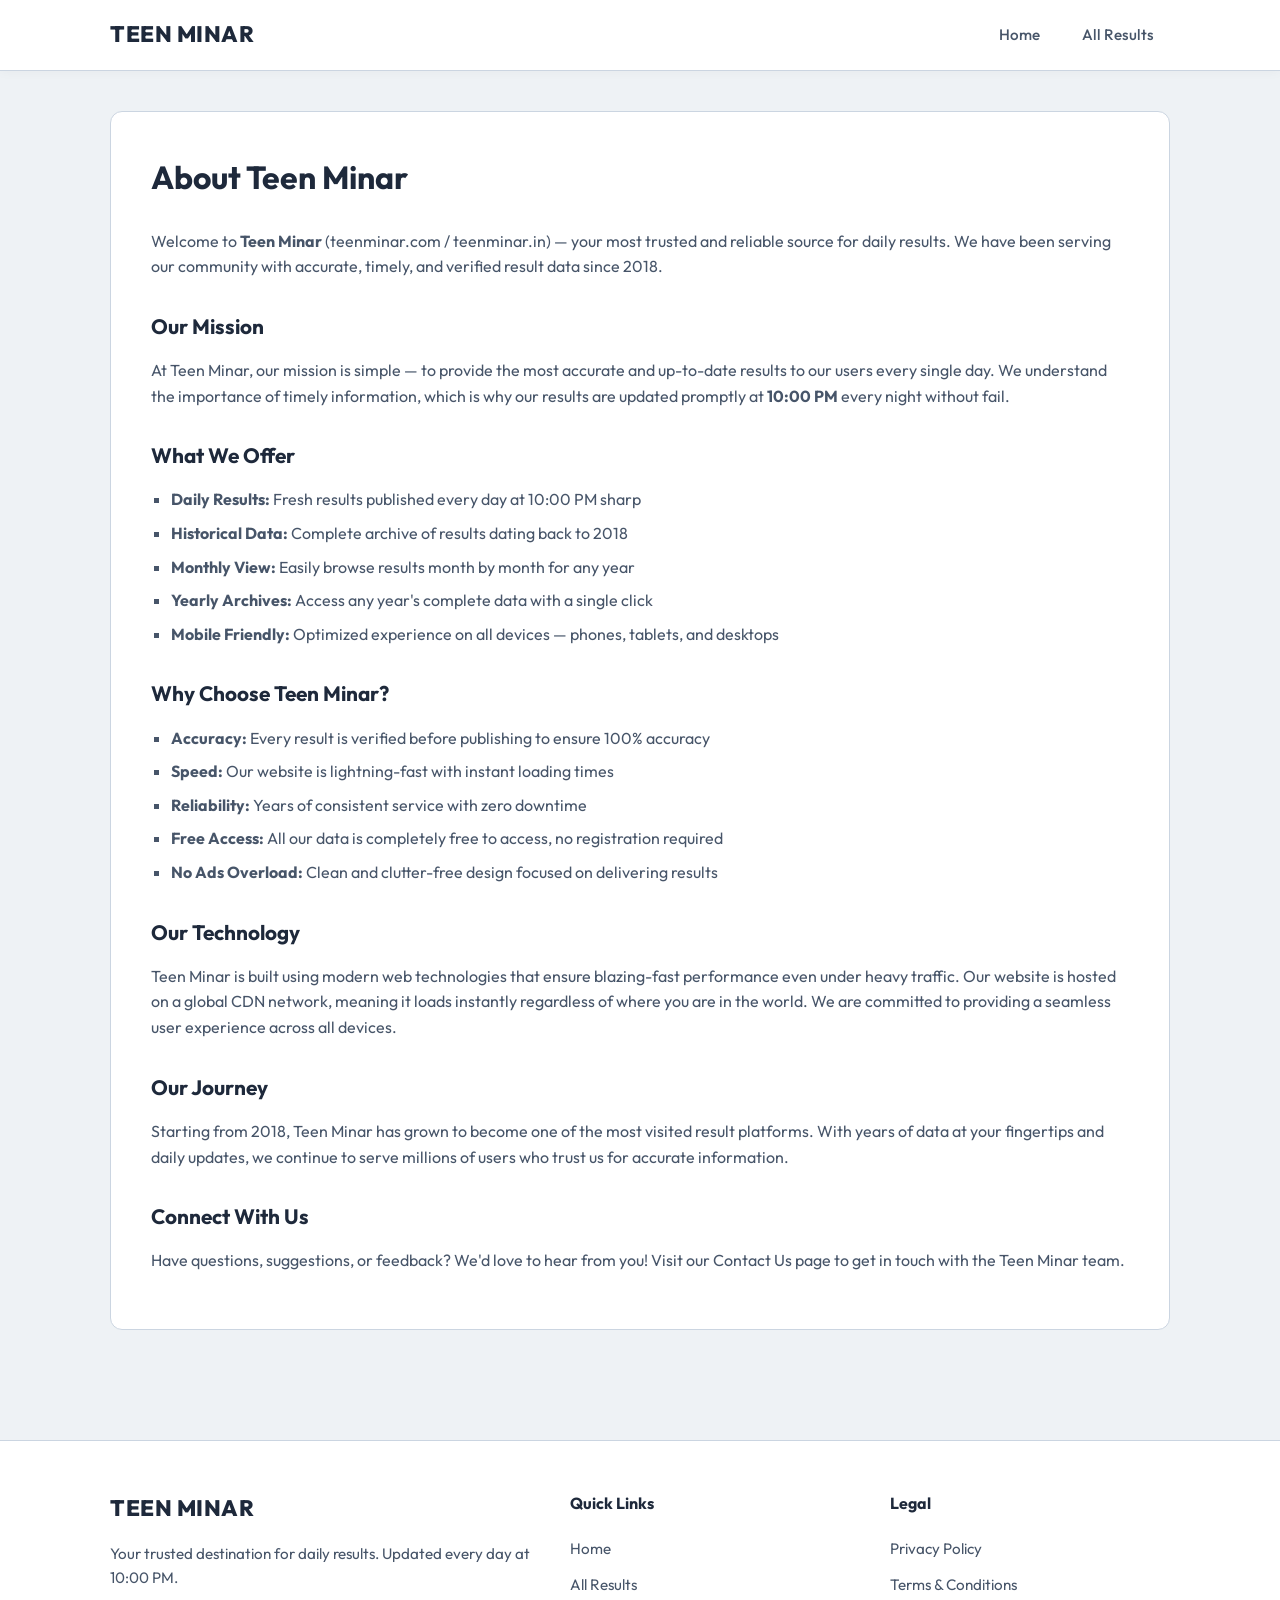
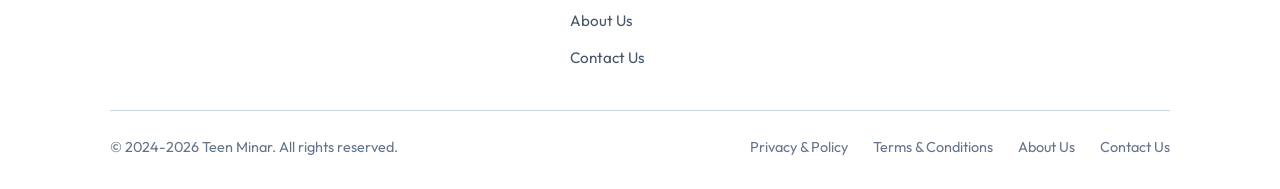
==== commit 6c632255: "Show Day column on mobile devices" ====
--- a/about.html
+++ b/about.html
@@ -1,15 +1,18 @@
 <!DOCTYPE html>
 <html lang="en">
+
 <head>
   <meta charset="UTF-8">
   <meta name="viewport" content="width=device-width, initial-scale=1.0">
   <title>About Us - Teen Minar | teenminar.com</title>
-  <meta name="description" content="Learn about Teen Minar - your trusted source for daily results. Know our mission, values and commitment to accuracy. teenminar.com teenminar.in">
+  <meta name="description"
+    content="Learn about Teen Minar - your trusted source for daily results. Know our mission, values and commitment to accuracy. teenminar.com teenminar.in">
   <meta name="keywords" content="About Teen Minar, teenminar about, teenminar.com about us, teenminar.in">
   <meta name="robots" content="index, follow">
   <link rel="canonical" href="https://teenminar.com/about.html">
   <link rel="stylesheet" href="css/style.css">
 </head>
+
 <body data-page="about">
 
   <div class="nav-overlay"></div>
@@ -17,7 +20,7 @@
   <header class="header">
     <nav class="navbar">
       <a href="index.html" class="logo">
-        <div class="logo-icon">TM</div>
+
         <span class="logo-text">TEEN MINAR</span>
       </a>
       <div class="nav-links">
@@ -36,11 +39,16 @@
     <div class="container">
       <div class="content-card fade-in">
         <h1>About Teen Minar</h1>
-        
-        <p>Welcome to <strong>Teen Minar</strong> (<a href="https://teenminar.com" style="color: var(--gold);">teenminar.com</a> / <a href="https://teenminar.in" style="color: var(--gold);">teenminar.in</a>) — your most trusted and reliable source for daily results. We have been serving our community with accurate, timely, and verified result data since 2018.</p>
+
+        <p>Welcome to <strong>Teen Minar</strong> (<a href="https://teenminar.com"
+            style="color: var(--gold);">teenminar.com</a> / <a href="https://teenminar.in"
+            style="color: var(--gold);">teenminar.in</a>) — your most trusted and reliable source for daily results. We
+          have been serving our community with accurate, timely, and verified result data since 2018.</p>
 
         <h2>Our Mission</h2>
-        <p>At Teen Minar, our mission is simple — to provide the most accurate and up-to-date results to our users every single day. We understand the importance of timely information, which is why our results are updated promptly at <strong>10:00 PM</strong> every night without fail.</p>
+        <p>At Teen Minar, our mission is simple — to provide the most accurate and up-to-date results to our users every
+          single day. We understand the importance of timely information, which is why our results are updated promptly
+          at <strong>10:00 PM</strong> every night without fail.</p>
 
         <h2>What We Offer</h2>
         <ul>
@@ -61,13 +69,18 @@
         </ul>
 
         <h2>Our Technology</h2>
-        <p>Teen Minar is built using modern web technologies that ensure blazing-fast performance even under heavy traffic. Our website is hosted on a global CDN network, meaning it loads instantly regardless of where you are in the world. We are committed to providing a seamless user experience across all devices.</p>
+        <p>Teen Minar is built using modern web technologies that ensure blazing-fast performance even under heavy
+          traffic. Our website is hosted on a global CDN network, meaning it loads instantly regardless of where you are
+          in the world. We are committed to providing a seamless user experience across all devices.</p>
 
         <h2>Our Journey</h2>
-        <p>Starting from 2018, Teen Minar has grown to become one of the most visited result platforms. With years of data at your fingertips and daily updates, we continue to serve millions of users who trust us for accurate information.</p>
+        <p>Starting from 2018, Teen Minar has grown to become one of the most visited result platforms. With years of
+          data at your fingertips and daily updates, we continue to serve millions of users who trust us for accurate
+          information.</p>
 
         <h2>Connect With Us</h2>
-        <p>Have questions, suggestions, or feedback? We'd love to hear from you! Visit our <a href="contact.html" style="color: var(--gold);">Contact Us</a> page to get in touch with the Teen Minar team.</p>
+        <p>Have questions, suggestions, or feedback? We'd love to hear from you! Visit our <a href="contact.html"
+            style="color: var(--gold);">Contact Us</a> page to get in touch with the Teen Minar team.</p>
       </div>
     </div>
   </section>
@@ -110,4 +123,5 @@
 
   <script src="js/app.js"></script>
 </body>
-</html>
+
+</html>
--- a/css/style.css
+++ b/css/style.css
@@ -578,9 +578,6 @@
 }
 
 @media (max-width: 480px) {
-  .results-table .day-col {
-    display: none;
-  }
   .results-table td {
     padding: 10px;
   }
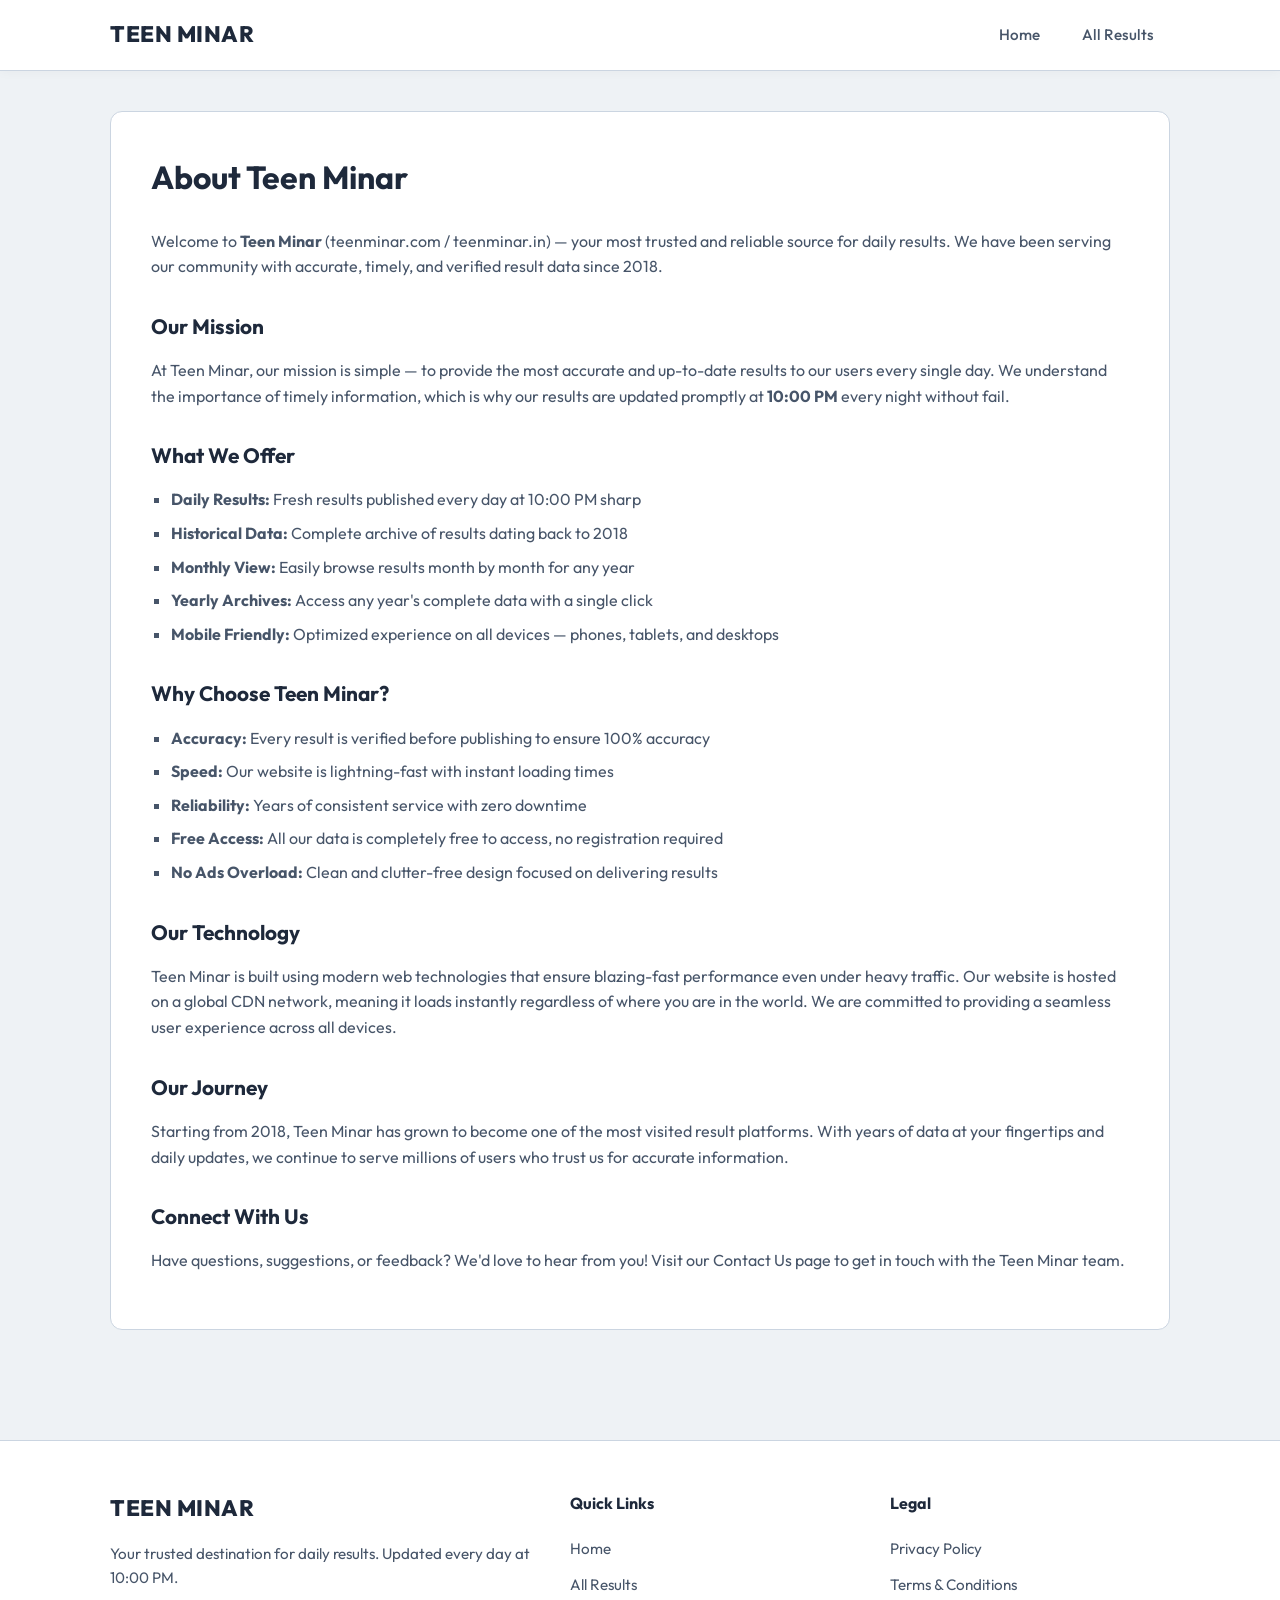
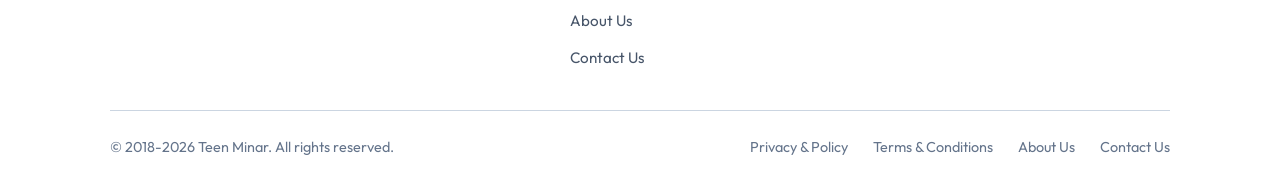
==== commit 310a9f8a: "Update footer copyright to dynamically show 2018-YYYY" ====
--- a/about.html
+++ b/about.html
@@ -110,7 +110,7 @@
         </div>
       </div>
       <div class="footer-bottom">
-        <p>&copy; 2024-2026 Teen Minar. All rights reserved.</p>
+        <p>&copy; 2018-<span id="current-year"></span> Teen Minar. All rights reserved.</p>
         <div class="footer-bottom-links">
           <a href="privacy.html">Privacy & Policy</a>
           <a href="terms.html">Terms & Conditions</a>
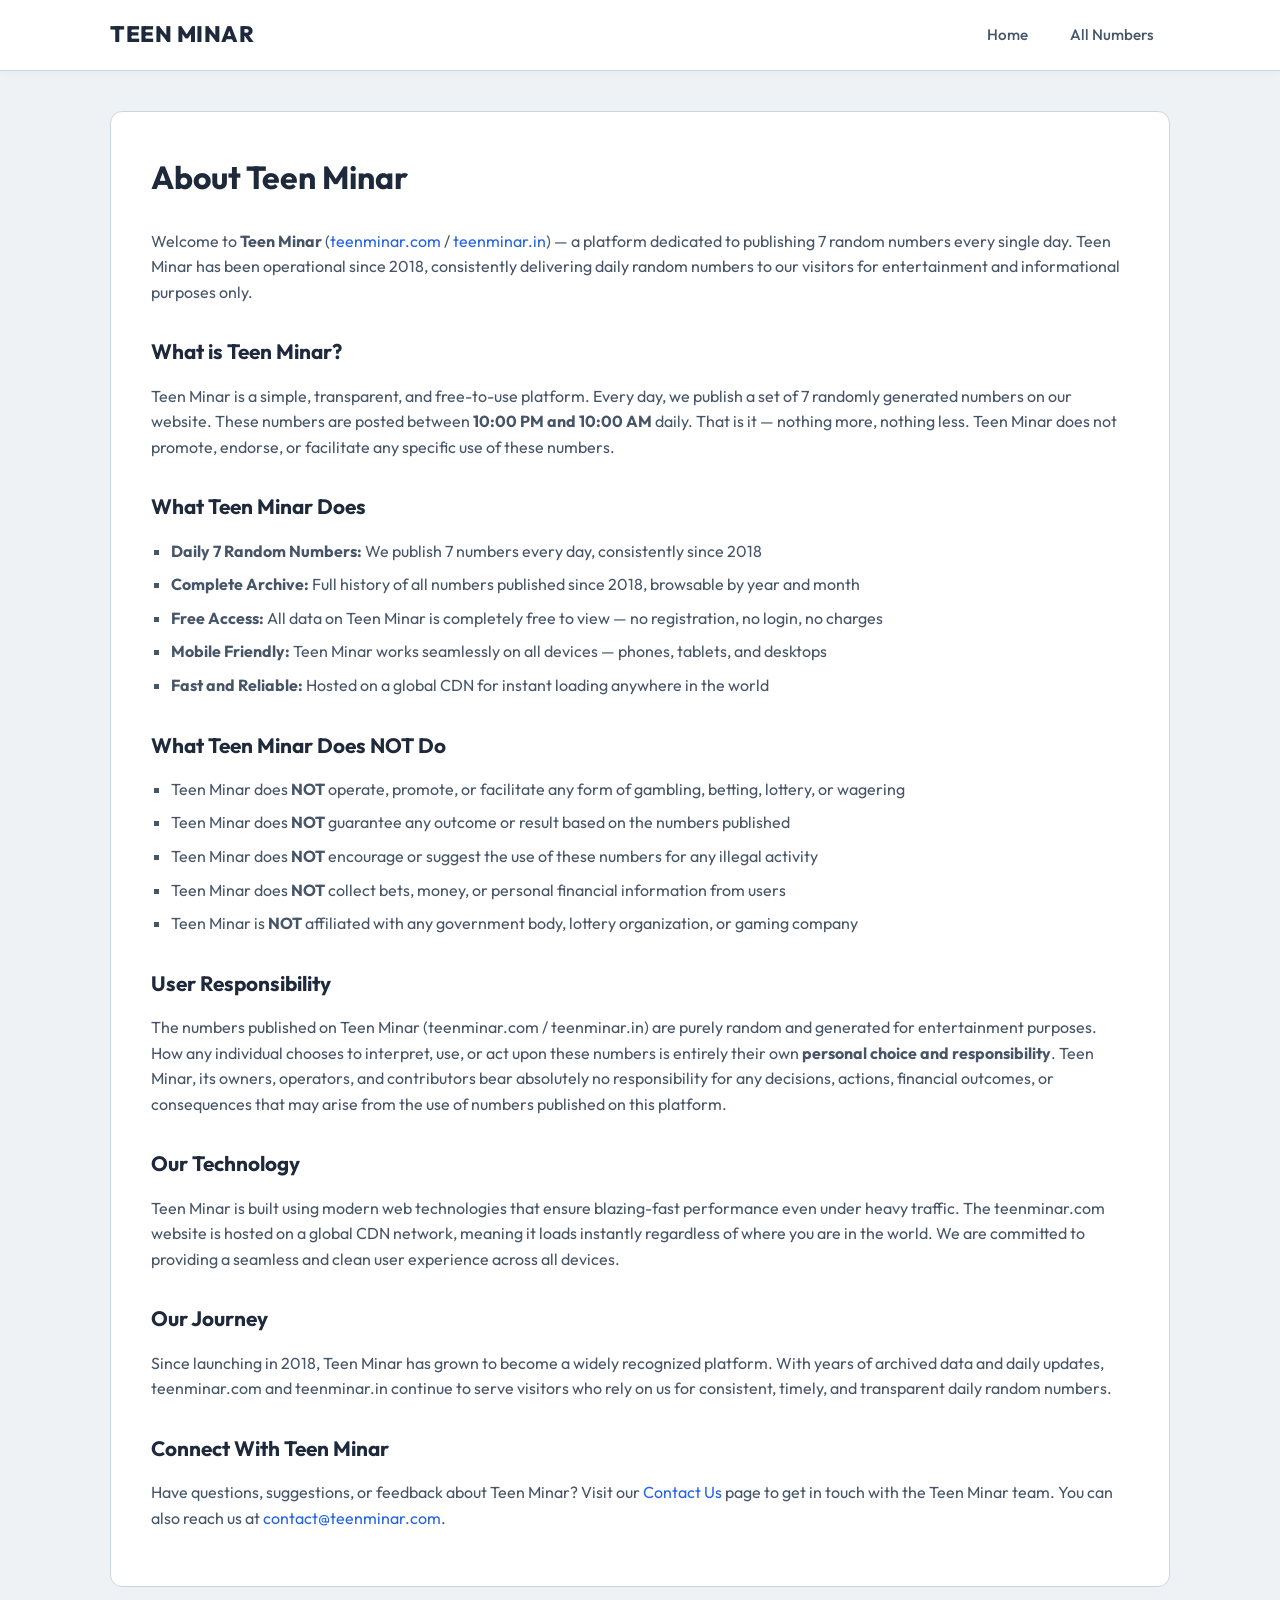
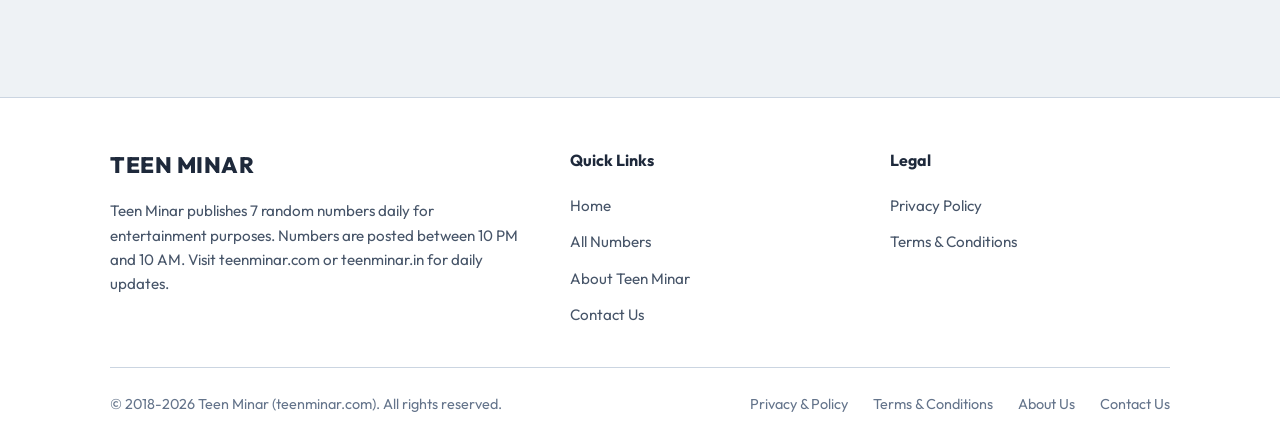
==== commit e95de1ee: "Major rebrand: random number platform, strong disclaimers, show latest numbers, heavy SEO" ====
--- a/about.html
+++ b/about.html
@@ -4,10 +4,11 @@
 <head>
   <meta charset="UTF-8">
   <meta name="viewport" content="width=device-width, initial-scale=1.0">
-  <title>About Us - Teen Minar | teenminar.com</title>
+  <title>About Teen Minar - Daily Random Number Platform | teenminar.com</title>
   <meta name="description"
-    content="Learn about Teen Minar - your trusted source for daily results. Know our mission, values and commitment to accuracy. teenminar.com teenminar.in">
-  <meta name="keywords" content="About Teen Minar, teenminar about, teenminar.com about us, teenminar.in">
+    content="Learn about Teen Minar (teenminar.com / teenminar.in) - a platform that publishes 7 random numbers daily since 2018. We are not associated with any gambling or illegal activity.">
+  <meta name="keywords"
+    content="About Teen Minar, teenminar about, teenminar.com about us, teenminar.in about, teen minar official, what is teen minar">
   <meta name="robots" content="index, follow">
   <link rel="canonical" href="https://teenminar.com/about.html">
   <link rel="stylesheet" href="css/style.css">
@@ -20,12 +21,11 @@
   <header class="header">
     <nav class="navbar">
       <a href="index.html" class="logo">
-
         <span class="logo-text">TEEN MINAR</span>
       </a>
       <div class="nav-links">
         <a href="index.html">Home</a>
-        <a href="results.html">All Results</a>
+        <a href="results.html">All Numbers</a>
       </div>
       <div class="hamburger">
         <span></span>
@@ -41,46 +41,42 @@
         <h1>About Teen Minar</h1>
 
         <p>Welcome to <strong>Teen Minar</strong> (<a href="https://teenminar.com"
-            style="color: var(--gold);">teenminar.com</a> / <a href="https://teenminar.in"
-            style="color: var(--gold);">teenminar.in</a>) — your most trusted and reliable source for daily results. We
-          have been serving our community with accurate, timely, and verified result data since 2018.</p>
+            style="color: var(--accent);">teenminar.com</a> / <a href="https://teenminar.in"
+            style="color: var(--accent);">teenminar.in</a>) — a platform dedicated to publishing 7 random numbers every single day. Teen Minar has been operational since 2018, consistently delivering daily random numbers to our visitors for entertainment and informational purposes only.</p>
 
-        <h2>Our Mission</h2>
-        <p>At Teen Minar, our mission is simple — to provide the most accurate and up-to-date results to our users every
-          single day. We understand the importance of timely information, which is why our results are updated promptly
-          at <strong>10:00 PM</strong> every night without fail.</p>
+        <h2>What is Teen Minar?</h2>
+        <p>Teen Minar is a simple, transparent, and free-to-use platform. Every day, we publish a set of 7 randomly generated numbers on our website. These numbers are posted between <strong>10:00 PM and 10:00 AM</strong> daily. That is it — nothing more, nothing less. Teen Minar does not promote, endorse, or facilitate any specific use of these numbers.</p>
 
-        <h2>What We Offer</h2>
+        <h2>What Teen Minar Does</h2>
         <ul>
-          <li><strong>Daily Results:</strong> Fresh results published every day at 10:00 PM sharp</li>
-          <li><strong>Historical Data:</strong> Complete archive of results dating back to 2018</li>
-          <li><strong>Monthly View:</strong> Easily browse results month by month for any year</li>
-          <li><strong>Yearly Archives:</strong> Access any year's complete data with a single click</li>
-          <li><strong>Mobile Friendly:</strong> Optimized experience on all devices — phones, tablets, and desktops</li>
+          <li><strong>Daily 7 Random Numbers:</strong> We publish 7 numbers every day, consistently since 2018</li>
+          <li><strong>Complete Archive:</strong> Full history of all numbers published since 2018, browsable by year and month</li>
+          <li><strong>Free Access:</strong> All data on Teen Minar is completely free to view — no registration, no login, no charges</li>
+          <li><strong>Mobile Friendly:</strong> Teen Minar works seamlessly on all devices — phones, tablets, and desktops</li>
+          <li><strong>Fast and Reliable:</strong> Hosted on a global CDN for instant loading anywhere in the world</li>
         </ul>
 
-        <h2>Why Choose Teen Minar?</h2>
+        <h2>What Teen Minar Does NOT Do</h2>
         <ul>
-          <li><strong>Accuracy:</strong> Every result is verified before publishing to ensure 100% accuracy</li>
-          <li><strong>Speed:</strong> Our website is lightning-fast with instant loading times</li>
-          <li><strong>Reliability:</strong> Years of consistent service with zero downtime</li>
-          <li><strong>Free Access:</strong> All our data is completely free to access, no registration required</li>
-          <li><strong>No Ads Overload:</strong> Clean and clutter-free design focused on delivering results</li>
+          <li>Teen Minar does <strong>NOT</strong> operate, promote, or facilitate any form of gambling, betting, lottery, or wagering</li>
+          <li>Teen Minar does <strong>NOT</strong> guarantee any outcome or result based on the numbers published</li>
+          <li>Teen Minar does <strong>NOT</strong> encourage or suggest the use of these numbers for any illegal activity</li>
+          <li>Teen Minar does <strong>NOT</strong> collect bets, money, or personal financial information from users</li>
+          <li>Teen Minar is <strong>NOT</strong> affiliated with any government body, lottery organization, or gaming company</li>
         </ul>
 
+        <h2>User Responsibility</h2>
+        <p>The numbers published on Teen Minar (teenminar.com / teenminar.in) are purely random and generated for entertainment purposes. How any individual chooses to interpret, use, or act upon these numbers is entirely their own <strong>personal choice and responsibility</strong>. Teen Minar, its owners, operators, and contributors bear absolutely no responsibility for any decisions, actions, financial outcomes, or consequences that may arise from the use of numbers published on this platform.</p>
+
         <h2>Our Technology</h2>
-        <p>Teen Minar is built using modern web technologies that ensure blazing-fast performance even under heavy
-          traffic. Our website is hosted on a global CDN network, meaning it loads instantly regardless of where you are
-          in the world. We are committed to providing a seamless user experience across all devices.</p>
+        <p>Teen Minar is built using modern web technologies that ensure blazing-fast performance even under heavy traffic. The teenminar.com website is hosted on a global CDN network, meaning it loads instantly regardless of where you are in the world. We are committed to providing a seamless and clean user experience across all devices.</p>
 
         <h2>Our Journey</h2>
-        <p>Starting from 2018, Teen Minar has grown to become one of the most visited result platforms. With years of
-          data at your fingertips and daily updates, we continue to serve millions of users who trust us for accurate
-          information.</p>
+        <p>Since launching in 2018, Teen Minar has grown to become a widely recognized platform. With years of archived data and daily updates, teenminar.com and teenminar.in continue to serve visitors who rely on us for consistent, timely, and transparent daily random numbers.</p>
 
-        <h2>Connect With Us</h2>
-        <p>Have questions, suggestions, or feedback? We'd love to hear from you! Visit our <a href="contact.html"
-            style="color: var(--gold);">Contact Us</a> page to get in touch with the Teen Minar team.</p>
+        <h2>Connect With Teen Minar</h2>
+        <p>Have questions, suggestions, or feedback about Teen Minar? Visit our <a href="contact.html"
+            style="color: var(--accent);">Contact Us</a> page to get in touch with the Teen Minar team. You can also reach us at <a href="mailto:contact@teenminar.com" style="color: var(--accent);">contact@teenminar.com</a>.</p>
       </div>
     </div>
   </section>
@@ -90,14 +86,14 @@
       <div class="footer-content">
         <div class="footer-brand">
           <div class="logo-text">TEEN MINAR</div>
-          <p>Your trusted destination for daily results. Updated every day at 10:00 PM.</p>
+          <p>Teen Minar publishes 7 random numbers daily for entertainment purposes. Numbers are posted between 10 PM and 10 AM. Visit teenminar.com or teenminar.in for daily updates.</p>
         </div>
         <div class="footer-section">
           <h3>Quick Links</h3>
           <div class="footer-links">
             <a href="index.html">Home</a>
-            <a href="results.html">All Results</a>
-            <a href="about.html">About Us</a>
+            <a href="results.html">All Numbers</a>
+            <a href="about.html">About Teen Minar</a>
             <a href="contact.html">Contact Us</a>
           </div>
         </div>
@@ -105,15 +101,15 @@
           <h3>Legal</h3>
           <div class="footer-links">
             <a href="privacy.html">Privacy Policy</a>
-            <a href="terms.html">Terms & Conditions</a>
+            <a href="terms.html">Terms &amp; Conditions</a>
           </div>
         </div>
       </div>
       <div class="footer-bottom">
-        <p>&copy; 2018-<span id="current-year"></span> Teen Minar. All rights reserved.</p>
+        <p>&copy; 2018-<span id="current-year"></span> Teen Minar (teenminar.com). All rights reserved.</p>
         <div class="footer-bottom-links">
-          <a href="privacy.html">Privacy & Policy</a>
-          <a href="terms.html">Terms & Conditions</a>
+          <a href="privacy.html">Privacy &amp; Policy</a>
+          <a href="terms.html">Terms &amp; Conditions</a>
           <a href="about.html">About Us</a>
           <a href="contact.html">Contact Us</a>
         </div>
